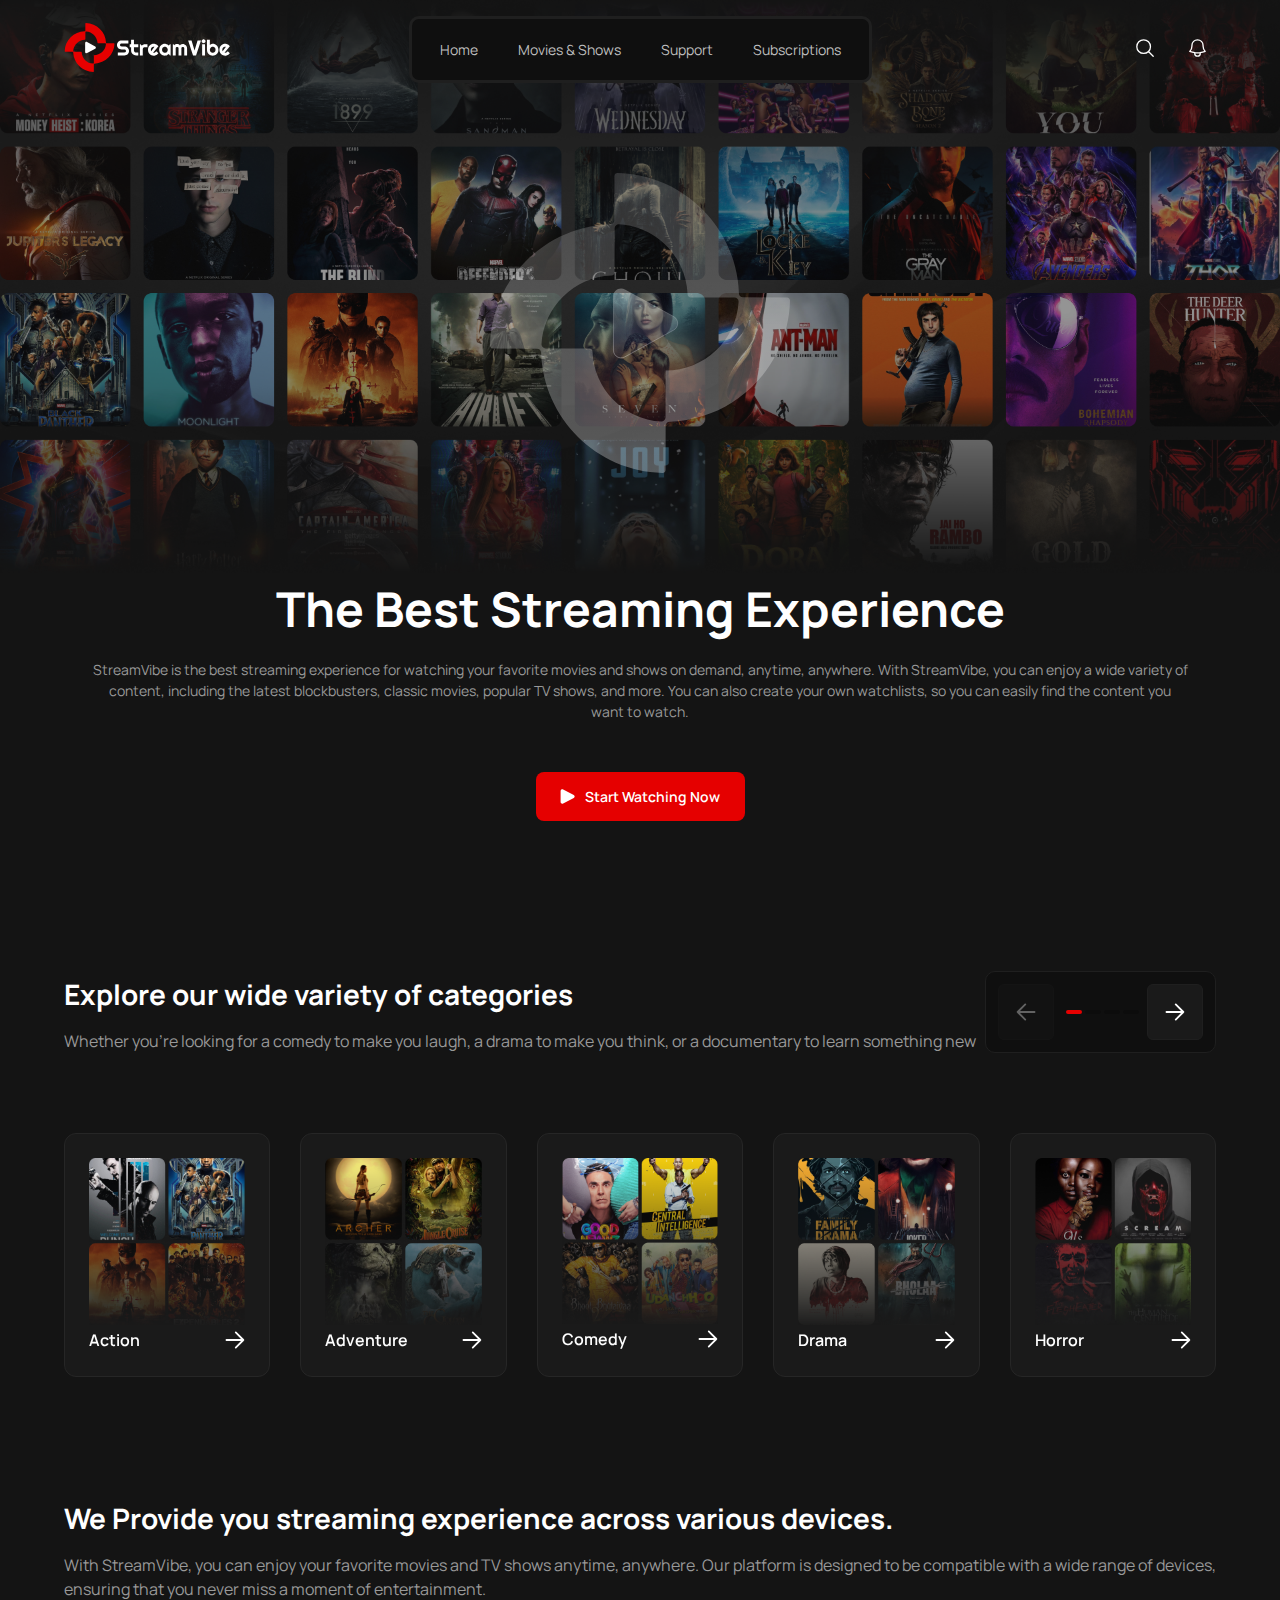
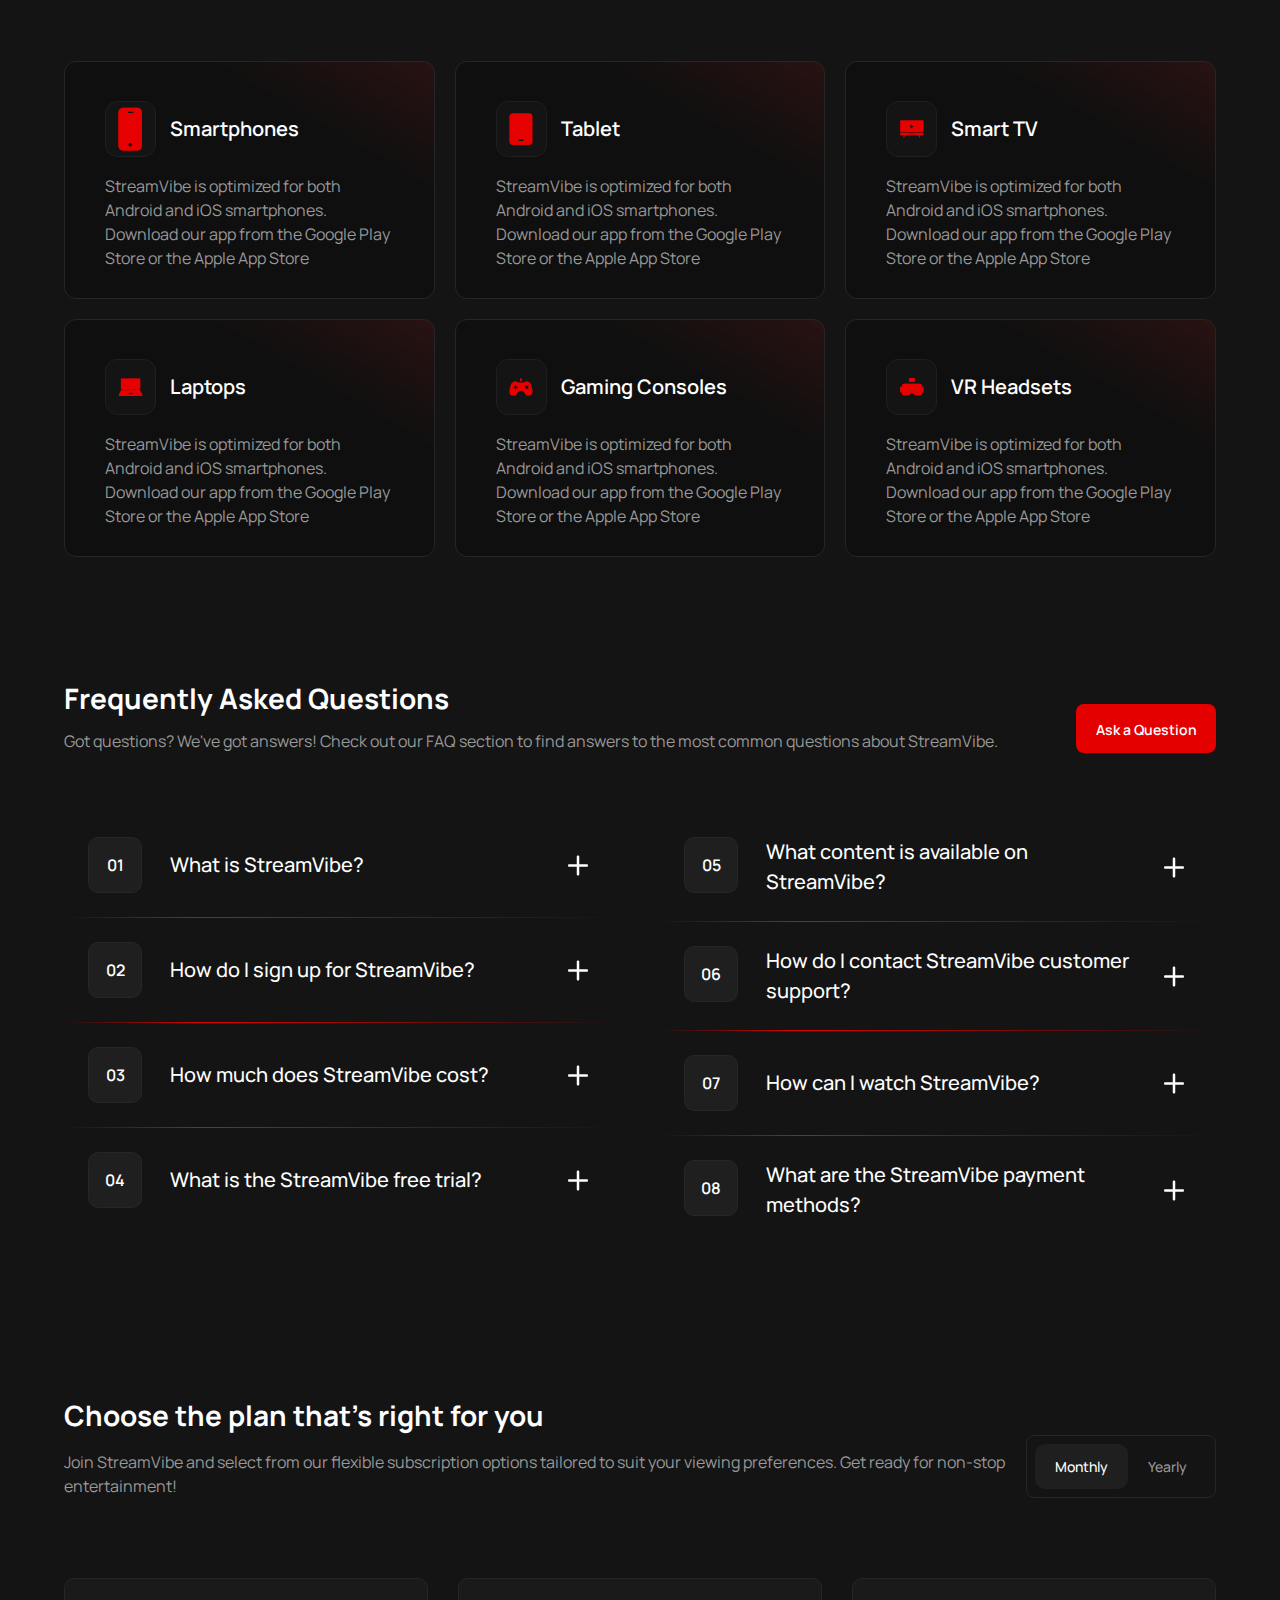
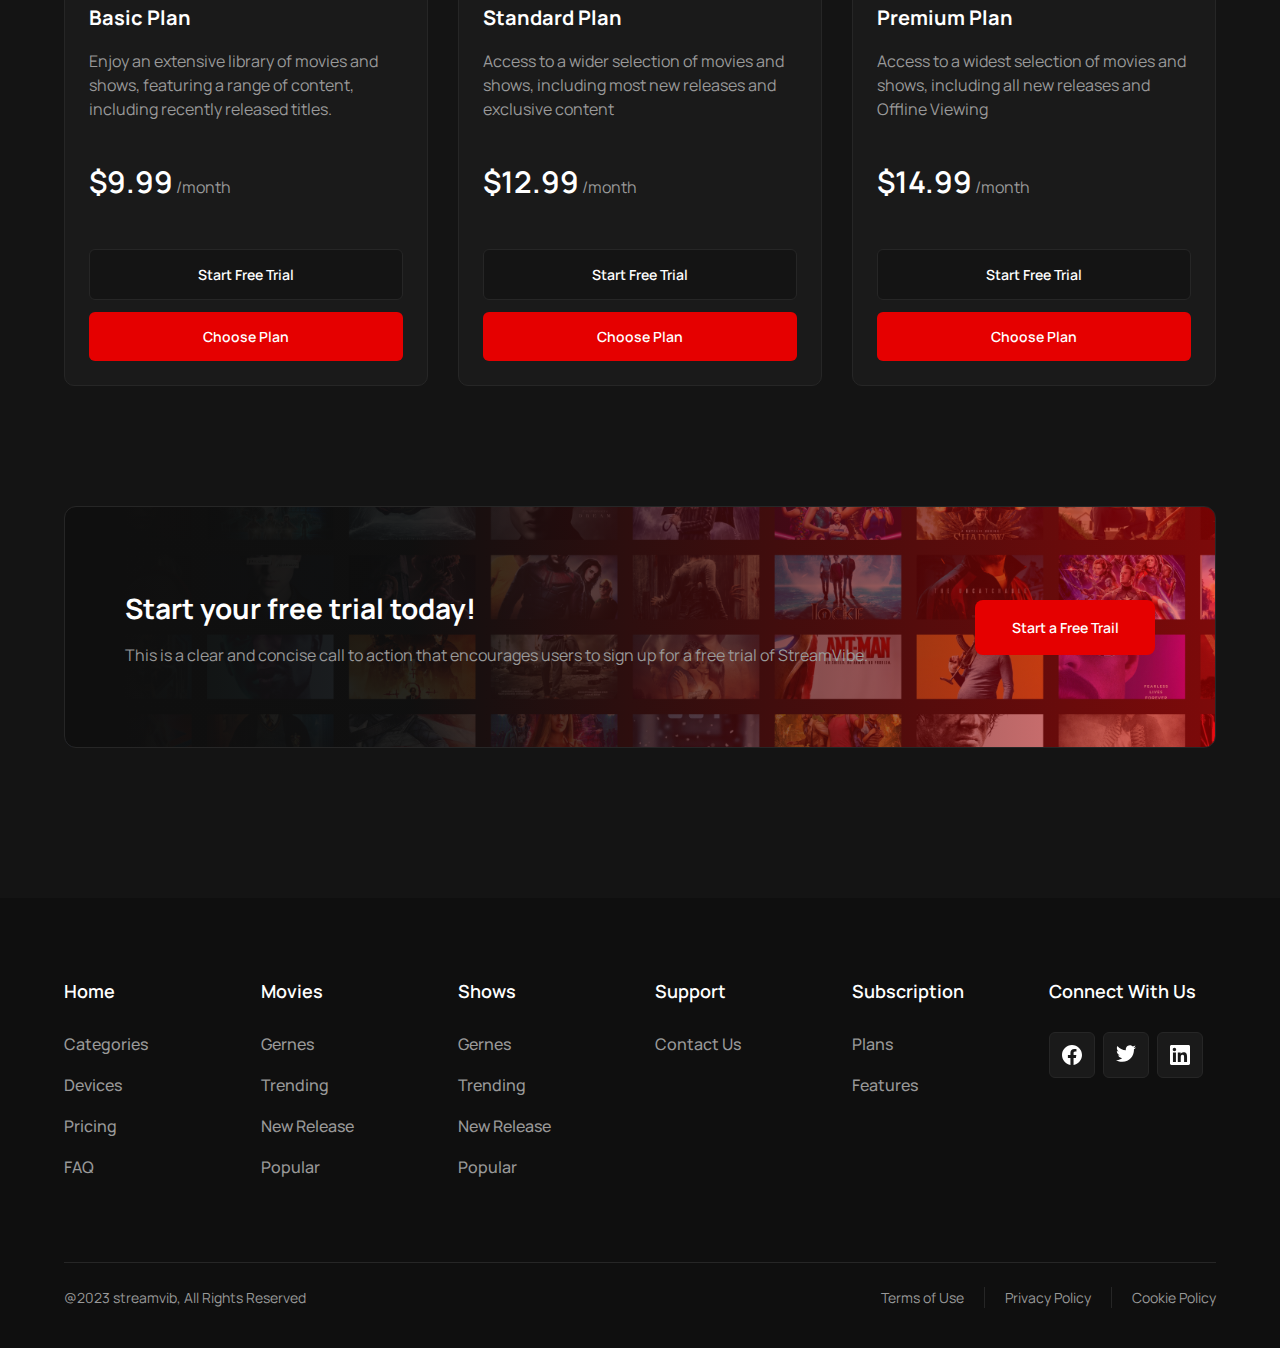
==== home/home.html @ df55ed53 "home page ready" ====
<!DOCTYPE html>
<html lang="en">
<head>
    <meta charset="UTF-8">
    <meta name="viewport" content="width=device-width, initial-scale=1.0">
    <title>Stream Vibe</title>
    <link rel="icon" href="/general/favicon.ico" type="image/x-icon">
    <link rel="preconnect" href="https://fonts.googleapis.com">
    <link rel="preconnect" href="https://fonts.gstatic.com" crossorigin>
    <link href="https://fonts.googleapis.com/css2?family=Archivo:ital,wdth,wght@0,62..125,500;1,62..125,500&family=Inter:ital,opsz,wght@0,14..32,500;1,14..32,500&family=Manrope:wght@200..800&display=swap" rel="stylesheet">
    <link
    rel="stylesheet"
    href="https://cdnjs.cloudflare.com/ajax/libs/animate.css/4.1.1/animate.min.css"/>
    <link
    rel="stylesheet"
    href="https://cdn.jsdelivr.net/npm/swiper@11/swiper-bundle.min.css"/>
    <link rel="stylesheet" href="style.css">
    <link rel="stylesheet" href="scss/style-extra.css">
    <link rel="stylesheet" href="scss/swiper.css">
    <link rel="stylesheet" href="mobile.css">
    <link rel="stylesheet" href="/general/css/variable.css">
    <link rel="stylesheet" href="/general/css/reset.css">
</head>
<body>
    <div class="wrapper">


        <section class="container-header">
            <div class="head-background">
                <!-- <img src="/home/img/head/head-background.png" alt="background"> -->
            </div>
            
            <header class="center">
                <div class="logo">
                    <img src="/general/logo_desktop.svg" alt="logo">
                </div>
                <nav id="menu" class="animate__animated">
                    <ul>
                        <li><a href="home.html">Home</a></li>
                        <li><a href="home.html">Movies & Shows</a></li>
                        <li><a href="home.html">Support</a></li>
                        <li><a href="home.html">Subscriptions</a></li>
                    </ul>
                </nav>
                <div class="header-right">
                    <div class="search desktop">
                        <img  src="/home/img/head/search.svg" alt="seearch">
                    </div>
                    <div class="notifications desktop">
                        <img  src="/home/img/head/bell.svg" alt="notifications">
                    </div>
                    <div class="burger" id="burger">
                    <img src="/home/img/head/burger-mobile.svg" alt="burger">
                    </div>
                </div>
            </header>

            <div class="head-logo-center center">
                <img src="/home/img/head/head-logo-center.svg" alt="logo-center">
            </div>

            <div class="head-info center">
                <div class="head-info-text">
                    <h3>The Best Streaming Experience</h3>
                    <p>StreamVibe is the best streaming experience for watching your favorite movies and shows on demand, anytime, anywhere. <span class="mobile-invisible">With StreamVibe, you can enjoy a wide variety of content, including the latest blockbusters, classic movies, popular TV shows, and more. You can also create your own watchlists, so you can easily find the content you want to watch.</span></p>
                </div>
                <div class="head-info-btn">
                    <img src="/home/img/head/head-btn.svg" alt="head-btn">
                    <a href="catalog.html"> Start Watching Now</a>
                </div>
            </div>
        </section>


        <section class="container-categories center swiper mySwiper">

            <div class="categories-info">
                <div class="text">
                    <h3>Explore our wide variety of categories</h3>
                    <p>Whether you're looking for a comedy to make you laugh, a drama to make you think, or a documentary to learn something new</p>
                </div>
                <div class="slider">
                    <div class="arrow-left swiper-button-prev">
                        <img src="/home/img/categories/arrow.svg" alt="arrow-left">
                    </div>
                    <div class="swiper-pagination"></div>
                    <div class="arrow-right swiper-button-next">
                        <img src="/home/img/categories/arrow.svg" alt="arrow-right">
                    </div>
                </div>
            </div>

            <div class="swiper-wrapper">
                <div class="swiper-slide categories-boxes">
                    <div class="box">
                        <img src="/home/img/categories/category1.png" alt="categoty1">
                        <div class="box-text">
                            <p>Action</p>
                            <img src="/home/img/categories/arrow.svg" alt="arrow">
                        </div>
                    </div>
                    <div class="box">
                        <img src="/home/img/categories/category2.png" alt="categoty2">
                        <div class="box-text">
                            <p>Adventure</p>
                            <img src="/home/img/categories/arrow.svg" alt="arrow">
                        </div>
                    </div>
                    <div class="box">
                        <img src="/home/img/categories/category3.png" alt="categoty3">
                        <div class="box-text">
                            <p>Comedy</p>
                            <img src="/home/img/categories/arrow.svg" alt="arrow">
                        </div>
                    </div>
                    <div class="box">
                        <img src="/home/img/categories/category4.png" alt="categoty4">
                        <div class="box-text">
                            <p>Drama</p>
                            <img src="/home/img/categories/arrow.svg" alt="arrow">
                        </div>
                    </div>
                    <div class="box">
                        <img src="/home/img/categories/category5.png" alt="categoty5">
                        <div class="box-text">
                            <p>Horror</p>
                            <img src="/home/img/categories/arrow.svg" alt="arrow">
                        </div>
                    </div>
                    <div class="box mobile-active">
                        <img src="/home/img/categories/category1.png" alt="categoty1">
                        <div class="box-text">
                            <p>Action</p>
                            <img src="/home/img/categories/arrow.svg" alt="arrow">
                        </div>
                    </div>
                    <div class="box mobile-active">
                        <img src="/home/img/categories/category2.png" alt="categoty2">
                        <div class="box-text">
                            <p>Adventure</p>
                            <img src="/home/img/categories/arrow.svg" alt="arrow">
                        </div>
                    </div>
                    <div class="box mobile-active">
                        <img src="/home/img/categories/category3.png" alt="categoty3">
                        <div class="box-text">
                            <p>Comedy</p>
                            <img src="/home/img/categories/arrow.svg" alt="arrow">
                        </div>
                    </div>
                    <div class="box mobile-active">
                        <img src="/home/img/categories/category4.png" alt="categoty4">
                        <div class="box-text">
                            <p>Drama</p>
                            <img src="/home/img/categories/arrow.svg" alt="arrow">
                        </div>
                    </div>
                    <div class="box mobile-active">
                        <img src="/home/img/categories/category5.png" alt="categoty5">
                        <div class="box-text">
                            <p>Horror</p>
                            <img src="/home/img/categories/arrow.svg" alt="arrow">
                        </div>
                    </div>
                    <div class="box mobile-active">
                        <img src="/home/img/categories/category1.png" alt="categoty1">
                        <div class="box-text">
                            <p>Action</p>
                            <img src="/home/img/categories/arrow.svg" alt="arrow">
                        </div>
                    </div>
                    <div class="box mobile-active">
                        <img src="/home/img/categories/category2.png" alt="categoty2">
                        <div class="box-text">
                            <p>Adventure</p>
                            <img src="/home/img/categories/arrow.svg" alt="arrow">
                        </div>
                    </div>
                    <div class="box mobile-active">
                        <img src="/home/img/categories/category3.png" alt="categoty3">
                        <div class="box-text">
                            <p>Comedy</p>
                            <img src="/home/img/categories/arrow.svg" alt="arrow">
                        </div>
                    </div>
                    <div class="box mobile-active">
                        <img src="/home/img/categories/category4.png" alt="categoty4">
                        <div class="box-text">
                            <p>Drama</p>
                            <img src="/home/img/categories/arrow.svg" alt="arrow">
                        </div>
                    </div>
                    <div class="box mobile-active">
                        <img src="/home/img/categories/category5.png" alt="categoty5">
                        <div class="box-text">
                            <p>Horror</p>
                            <img src="/home/img/categories/arrow.svg" alt="arrow">
                        </div>
                    </div>
                    <div class="box mobile-active">
                        <img src="/home/img/categories/category1.png" alt="categoty1">
                        <div class="box-text">
                            <p>Action</p>
                            <img src="/home/img/categories/arrow.svg" alt="arrow">
                        </div>
                    </div>
                    <div class="box mobile-active">
                        <img src="/home/img/categories/category2.png" alt="categoty2">
                        <div class="box-text">
                            <p>Adventure</p>
                            <img src="/home/img/categories/arrow.svg" alt="arrow">
                        </div>
                    </div>
                    <div class="box mobile-active">
                        <img src="/home/img/categories/category3.png" alt="categoty3">
                        <div class="box-text">
                            <p>Comedy</p>
                            <img src="/home/img/categories/arrow.svg" alt="arrow">
                        </div>
                    </div>
                    <div class="box mobile-active">
                        <img src="/home/img/categories/category4.png" alt="categoty4">
                        <div class="box-text">
                            <p>Drama</p>
                            <img src="/home/img/categories/arrow.svg" alt="arrow">
                        </div>
                    </div>
                    <div class="box mobile-active">
                        <img src="/home/img/categories/category5.png" alt="categoty5">
                        <div class="box-text">
                            <p>Horror</p>
                            <img src="/home/img/categories/arrow.svg" alt="arrow">
                        </div>
                    </div>
                </div>
                <div class="swiper-slide categories-boxes desktop-active">
                    <div class="box">
                        <img src="/home/img/categories/category1.png" alt="categoty1">
                        <div class="box-text">
                            <p>Action</p>
                            <img src="/home/img/categories/arrow.svg" alt="arrow">
                        </div>
                    </div>
                    <div class="box">
                        <img src="/home/img/categories/category2.png" alt="categoty2">
                        <div class="box-text">
                            <p>Adventure</p>
                            <img src="/home/img/categories/arrow.svg" alt="arrow">
                        </div>
                    </div>
                    <div class="box">
                        <img src="/home/img/categories/category3.png" alt="categoty3">
                        <div class="box-text">
                            <p>Comedy</p>
                            <img src="/home/img/categories/arrow.svg" alt="arrow">
                        </div>
                    </div>
                    <div class="box">
                        <img src="/home/img/categories/category4.png" alt="categoty4">
                        <div class="box-text">
                            <p>Drama</p>
                            <img src="/home/img/categories/arrow.svg" alt="arrow">
                        </div>
                    </div>
                    <div class="box">
                        <img src="/home/img/categories/category5.png" alt="categoty5">
                        <div class="box-text">
                            <p>Horror</p>
                            <img src="/home/img/categories/arrow.svg" alt="arrow">
                        </div>
                    </div>
                </div>
                <div class="swiper-slide categories-boxes desktop-active">
                    <div class="box">
                        <img src="/home/img/categories/category1.png" alt="categoty1">
                        <div class="box-text">
                            <p>Action</p>
                            <img src="/home/img/categories/arrow.svg" alt="arrow">
                        </div>
                    </div>
                    <div class="box">
                        <img src="/home/img/categories/category2.png" alt="categoty2">
                        <div class="box-text">
                            <p>Adventure</p>
                            <img src="/home/img/categories/arrow.svg" alt="arrow">
                        </div>
                    </div>
                    <div class="box">
                        <img src="/home/img/categories/category3.png" alt="categoty3">
                        <div class="box-text">
                            <p>Comedy</p>
                            <img src="/home/img/categories/arrow.svg" alt="arrow">
                        </div>
                    </div>
                    <div class="box">
                        <img src="/home/img/categories/category4.png" alt="categoty4">
                        <div class="box-text">
                            <p>Drama</p>
                            <img src="/home/img/categories/arrow.svg" alt="arrow">
                        </div>
                    </div>
                    <div class="box">
                        <img src="/home/img/categories/category5.png" alt="categoty5">
                        <div class="box-text">
                            <p>Horror</p>
                            <img src="/home/img/categories/arrow.svg" alt="arrow">
                        </div>
                    </div>
                </div>
                <div class="swiper-slide categories-boxes desktop-active">
                    <div class="box">
                        <img src="/home/img/categories/category1.png" alt="categoty1">
                        <div class="box-text">
                            <p>Action</p>
                            <img src="/home/img/categories/arrow.svg" alt="arrow">
                        </div>
                    </div>
                    <div class="box">
                        <img src="/home/img/categories/category2.png" alt="categoty2">
                        <div class="box-text">
                            <p>Adventure</p>
                            <img src="/home/img/categories/arrow.svg" alt="arrow">
                        </div>
                    </div>
                    <div class="box">
                        <img src="/home/img/categories/category3.png" alt="categoty3">
                        <div class="box-text">
                            <p>Comedy</p>
                            <img src="/home/img/categories/arrow.svg" alt="arrow">
                        </div>
                    </div>
                    <div class="box">
                        <img src="/home/img/categories/category4.png" alt="categoty4">
                        <div class="box-text">
                            <p>Drama</p>
                            <img src="/home/img/categories/arrow.svg" alt="arrow">
                        </div>
                    </div>
                    <div class="box">
                        <img src="/home/img/categories/category5.png" alt="categoty5">
                        <div class="box-text">
                            <p>Horror</p>
                            <img src="/home/img/categories/arrow.svg" alt="arrow">
                        </div>
                    </div>
                </div>
            </div>   

        </section>


        <section class="container-devices center">
            <div class="devices-info">
                <h3>We Provide you streaming experience across various devices.</h3>
                <p>With StreamVibe, you can enjoy your favorite movies and TV shows anytime, anywhere. Our platform is designed to be compatible with a wide range of devices, ensuring that you never miss a moment of entertainment.</p>
            </div>
            <div class="devices-boxes">
                <div class="box">
                    <div class="box-img">
                        <img src="/home/img/devices/dev1.svg" alt="device1">
                    </div>
                    <h3>Smartphones</h3>
                    <p>StreamVibe is optimized for both Android and iOS smartphones. Download our app from the Google Play Store or the Apple App Store</p>
                </div>
                <div class="box">
                    <div class="box-img">
                        <img src="/home/img/devices/dev2.svg" alt="device2">
                    </div>
                    <h3>Tablet</h3>
                    <p>StreamVibe is optimized for both Android and iOS smartphones. Download our app from the Google Play Store or the Apple App Store</p>
                </div>
                <div class="box">
                    <div class="box-img">
                        <img src="/home/img/devices/dev3.svg" alt="device3">
                    </div>
                    <h3>Smart TV</h3>
                    <p>StreamVibe is optimized for both Android and iOS smartphones. Download our app from the Google Play Store or the Apple App Store</p>
                </div>
                <div class="box">
                    <div class="box-img">
                        <img src="/home/img/devices/dev4.svg" alt="device4">
                    </div>
                    <h3>Laptops</h3>
                    <p>StreamVibe is optimized for both Android and iOS smartphones. Download our app from the Google Play Store or the Apple App Store</p>
                </div>
                <div class="box">
                    <div class="box-img">
                        <img src="/home/img/devices/dev5.svg" alt="device5">
                    </div>
                    <h3>Gaming Consoles</h3>
                    <p>StreamVibe is optimized for both Android and iOS smartphones. Download our app from the Google Play Store or the Apple App Store</p>
                </div>
                <div class="box">
                    <div class="box-img">
                        <img src="/home/img/devices/dev6.svg" alt="device6">
                    </div>
                    <h3>VR Headsets </h3>
                    <p>StreamVibe is optimized for both Android and iOS smartphones. Download our app from the Google Play Store or the Apple App Store</p>
                </div>
            </div>
        </section>


        <section class="container-faq center">
            <div class="faq-info">
                <div class="faq-info-text">
                    <h3>Frequently Asked Questions</h3>
                    <p>Got questions? We've got answers! Check out our FAQ section to find answers to the most common questions about StreamVibe.</p>
                </div>
                <div class="faq-button">
                    <a href="support.html">Ask a Question</a>
                </div>
            </div>
            <div class="faq-main">
                <div class="item-left">
                    <div class="faq-item">
                        <div class="counter">
                            01
                        </div>
                        <div class="faq-item-info">
                            <h3>What is StreamVibe?</h3>
                            <!-- <p>StreamVibe is a streaming service that allows you to watch movies and shows on demand.</p> -->
                        </div>
                        <div class="plus">
                            <img class="img-switch" src="/home/img/faq/plus.svg" alt="plus">
                        </div>
                        <p class="content animate__animated animate__fadeIn">StreamVibe is a streaming service that allows you to watch movies and shows on demand.</p>
                    </div>
                    <div class="faq-item">
                        <div class="counter">
                            02
                        </div>
                        <div class="faq-item-info">
                            <h3>How do I sign up for StreamVibe?</h3>
                            <!-- <p class="answer-hide">Lorem ipsum dolor sit amet, consectetur adipiscing elit, sed do eiusmod
                                tempor incididunt ut labore et dolore magna aliqua.</p> -->
                        </div>
                        <div class="plus">
                            <img class="img-switch" src="/home/img/faq/plus.svg" alt="plus">
                        </div>
                        <p class="content animate__animated animate__fadeIn">Lorem ipsum dolor sit amet, consectetur adipiscing elit, sed do eiusmod
                            tempor incididunt ut labore et dolore magna aliqua.</p>
                    </div>
                    <div class="faq-item">
                        <div class="counter">
                            03
                        </div>
                        <div class="faq-item-info">
                            <h3>How much does StreamVibe cost?</h3>
                            <!-- <p class="answer-hide">Lorem ipsum dolor sit amet, consectetur adipiscing elit, sed do eiusmod
                                tempor incididunt ut labore et dolore magna aliqua.</p> -->
                        </div>
                        <div class="plus">
                            <img class="img-switch" src="/home/img/faq/plus.svg" alt="plus">
                        </div>
                        <p class="content animate__animated animate__fadeIn">Lorem ipsum dolor sit amet, consectetur adipiscing elit, sed do eiusmod
                            tempor incididunt ut labore et dolore magna aliqua.</p>
                    </div>
                    <div class="faq-item">
                        <div class="counter">
                            04
                        </div>
                        <div class="faq-item-info">
                            <h3>What is the StreamVibe free trial?</h3>
                            <!-- <p class="answer-hide">Lorem ipsum dolor sit amet, consectetur adipiscing elit, sed do eiusmod
                                tempor incididunt ut labore et dolore magna aliqua.</p> -->
                        </div>
                        <div class="plus">
                            <img class="img-switch" src="/home/img/faq/plus.svg" alt="plus">
                        </div>
                        <p class="content animate__animated animate__fadeIn">Lorem ipsum dolor sit amet, consectetur adipiscing elit, sed do eiusmod
                            tempor incididunt ut labore et dolore magna aliqua.</p>
                    </div>
                </div>
                <div class="item-right">
                    <div class="faq-item">
                        <div class="counter">
                            05
                        </div>
                        <div class="faq-item-info">
                            <h3>What content is available on StreamVibe?</h3>
                            <!-- <p class="answer-hide">Lorem ipsum dolor sit amet, consectetur adipiscing elit, sed do eiusmod
                                tempor incididunt ut labore et dolore magna aliqua.</p> -->
                        </div>
                        <div class="plus">
                            <img class="img-switch" src="/home/img/faq/plus.svg" alt="plus">
                        </div>
                        <p class="content animate__animated animate__fadeIn">Lorem ipsum dolor sit amet, consectetur adipiscing elit, sed do eiusmod
                            tempor incididunt ut labore et dolore magna aliqua.</p>
                    </div>
                    <div class="faq-item">
                        <div class="counter">
                            06
                        </div>
                        <div class="faq-item-info">
                            <h3>How do I contact StreamVibe customer support?</h3>
                            <!-- <p class="answer-hide">Lorem ipsum dolor sit amet, consectetur adipiscing elit, sed do eiusmod
                                tempor incididunt ut labore et dolore magna aliqua.</p> -->
                        </div>
                        <div class="plus">
                            <img class="img-switch" src="/home/img/faq/plus.svg" alt="plus">
                        </div>
                        <p class="content animate__animated animate__fadeIn">Lorem ipsum dolor sit amet, consectetur adipiscing elit, sed do eiusmod
                            tempor incididunt ut labore et dolore magna aliqua.</p>
                    </div>
                    <div class="faq-item">
                        <div class="counter">
                            07
                        </div>
                        <div class="faq-item-info">
                            <h3>How can I watch StreamVibe?</h3>
                            <!-- <p class="answer-hide">Lorem ipsum dolor sit amet, consectetur adipiscing elit, sed do eiusmod
                                tempor incididunt ut labore et dolore magna aliqua.</p> -->
                        </div>
                        <div class="plus">
                            <img class="img-switch" src="/home/img/faq/plus.svg" alt="plus">
                        </div>
                        <p class="content animate__animated animate__fadeIn">Lorem ipsum dolor sit amet, consectetur adipiscing elit, sed do eiusmod
                            tempor incididunt ut labore et dolore magna aliqua.</p>
                    </div>
                    <div class="faq-item">
                        <div class="counter">
                            08
                        </div>
                        <div class="faq-item-info">
                            <h3>What are the StreamVibe payment methods?</h3>
                            <!-- <p class="answer-hide">Lorem ipsum dolor sit amet, consectetur adipiscing elit, sed do eiusmod
                                tempor incididunt ut labore et dolore magna aliqua.</p> -->
                        </div>
                        <div class="plus">
                            <img class="img-switch" src="/home/img/faq/plus.svg" alt="plus">
                        </div>
                        <p class="content animate__animated animate__fadeIn">Lorem ipsum dolor sit amet, consectetur adipiscing elit, sed do eiusmod
                            tempor incididunt ut labore et dolore magna aliqua.</p>
                    </div>
                </div>
            </div>
        </section>


        <section class="container-subscribe center">
            <div class="subscribe-info">
                <div class="info-text">
                    <h3>Choose the plan that's right for you</h3>
                    <p>Join StreamVibe and select from our flexible subscription options tailored to suit your viewing preferences. Get ready for non-stop entertainment!</p>
                </div>
                <div class="info-buttons">
                    <div class="button active" id="monthly">
                        Monthly
                    </div>
                    <div class="button" id="yearly">
                        Yearly
                    </div>
                </div>
            </div>

            <div class="subscribe-main">
                <div class="subscribe-card">
                    <h3>Basic Plan</h3>
                    <p>Enjoy an extensive library of movies and shows, featuring a range of content, including recently released titles.</p>
                    <div class="subscribe-period">
                        <p class="month animate__animated animate__fadeInDown"><span class="price-m">$9.99</span> /month</p>
                        <p class="year disabled animate__animated animate__fadeInDown"><span class="price-y">$118.99</span> /year</p>
                    </div>
                    <div class="card-buttons">
                        <div class="button-left">
                            <a href="#">Start Free Trial</a>
                        </div>
                        <div class="button-right">
                            <a href="#">Choose Plan</a>
                        </div>
                    </div>
                </div>
                <div class="subscribe-card">
                    <h3>Standard Plan</h3>
                    <p>Access to a wider selection of movies and shows, including most new releases and exclusive content</p>
                    <div class="subscribe-period">
                        <p class="month animate__animated animate__fadeInDown"><span class="price-m">$12.99</span> /month</p>
                        <p class="year disabled animate__animated animate__fadeInDown"><span class="price-y">$154.99</span> /year</p>
                    </div>
                    <div class="card-buttons">
                        <div class="button-left">
                            <a href="#">Start Free Trial</a>
                        </div>
                        <div class="button-right">
                            <a href="#">Choose Plan</a>
                        </div>
                    </div>
                </div>
                <div class="subscribe-card">
                    <h3>Premium Plan</h3>
                    <p>Access to a widest selection of movies and shows, including all new releases and Offline Viewing</p>
                    <div class="subscribe-period">
                        <p class="month animate__animated animate__fadeInDown"><span class="price-m">$14.99</span> /month</p>
                        <p class="year disabled animate__animated animate__fadeInDown"><span>$178.99</span> /year</p>
                    </div>
                    <div class="card-buttons">
                        <div class="button-left">
                            <a href="#">Start Free Trial</a>
                        </div>
                        <div class="button-right">
                            <a href="#">Choose Plan</a>
                        </div>
                    </div>
                </div>
            </div> 
        </section>


        <section class="container-trial center">
            <div class="trial-main">
                <div class="trial-info">
                    <h3>Start your free trial today!</h3>
                    <p>This is a clear and concise call to action that encourages users to sign up for a free trial of StreamVibe.</p>
                </div>
                <div class="trial-btn">
                    <a href="#">Start a Free Trail</a>
                </div>
            </div>
        </section>


        <section class="footer">
            <div class="footer-main center">
                <div class="footer-menu">
                    <div class="main-row">
                        <h3>Home</h3>
                        <ul>
                            <li><a href="#">Categories</a></li>
                            <li><a href="#">Devices</a></li>
                            <li><a href="#">Pricing</a></li>
                            <li><a href="#">FAQ</a></li>
                        </ul>
                    </div>
                    <div class="main-row">
                        <h3>Movies</h3>
                        <ul>
                            <li><a href="#">Gernes</a></li>
                            <li><a href="#">Trending</a></li>
                            <li><a href="#">New Release</a></li>
                            <li><a href="#">Popular</a></li>
                        </ul>
                    </div>
                    <div class="main-row">
                        <h3>Shows</h3>
                        <ul>
                            <li><a href="#">Gernes</a></li>
                            <li><a href="#">Trending</a></li>
                            <li><a href="#">New Release</a></li>
                            <li><a href="#">Popular</a></li>
                        </ul>
                    </div>
                    <div class="main-row">
                        <h3>Support</h3>
                        <ul>
                            <li><a href="#">Contact Us</a></li>
                        </ul>
                    </div>
                    <div class="main-row">
                        <h3>Subscription</h3>
                        <ul>
                            <li><a href="#">Plans</a></li>
                            <li><a href="#">Features</a></li>
                            <li style="opacity: 0;"><a href="#">Plans</a></li>
                            <li style="opacity: 0;"><a href="#">Features</a></li>
                        </ul>
                    </div>
                    <div class="main-row">
                        <h3>Connect With Us</h3>
                        <div class="social">
                            <div class="social-img">
                                <a href="#"><img src="/home/img/footer/social1.svg" alt="social1"></a>
                            </div>
                            <div class="social-img">
                                <a href="#"><img src="/home/img/footer/social2.svg" alt="social2"></a>
                            </div>
                            <div class="social-img">
                                <a href="#"><img src="/home/img/footer/social3.svg" alt="social3"></a>
                            </div>
                        </div>
                    </div>
                </div>
                <div class="footer-policy">
                    <p>@2023 streamvib, All Rights Reserved</p>
                    <div class="policy-right">
                        <a href="#">Terms of Use</a>
                        <a href="#" class="policy-border">Privacy Policy</a>
                        <a href="#">Cookie Policy</a>
                    </div>
                </div>
            </div>
        </section>

    </div>

    <script src="https://cdn.jsdelivr.net/npm/swiper@11/swiper-bundle.min.js"></script>
    <script src="script/script.js"></script>
    <script>
        var swiper = new Swiper(".mySwiper", {
          cssMode: true,
          navigation: {
            nextEl: ".swiper-button-next",
            prevEl: ".swiper-button-prev",
          },
          pagination: {
            el: ".swiper-pagination",
          },
          mousewheel: true,
          keyboard: true,
        });
      </script>
    
</body>
</html>
---- home/style.css ----
body{
    background: var(--black-08);
}
.wrapper{
    max-width: 1920px;
    width: 100%;
    margin: 0 auto;
}
.center {
    max-width: 1600px;
    width: 100%;
    margin: 0 auto;
}


/* Header Container */

.container-header header{
    display: grid;
    grid-template-columns: repeat(3, 1fr);
    grid-template-rows: 120px;
}
.container-header header .logo{
    align-self: center;
}
.container-header nav{
    align-self: center;
    background: var(--black-06);
    border: 4px solid var(--black-12);
    border-radius: 12px;
    padding: 10px 10px 10px 10px;
}
.container-header nav ul{
    display: grid;
    grid-template-columns: repeat(4, 1fr);
}
.container-header nav ul li{
    padding: 14px 24px;
    transition: 0.5s;
}
.container-header nav ul li:hover{
    /* border: 1px solid var(--black-10); */
    background: var(--black-10);
    border-radius: 8px;
}
.container-header nav ul li a{
    text-decoration: none;
    font-family: var(--font-family);
    font-weight: 400;
    font-size: 18px;
    line-height: 150%;
    color: var(--grey-75);
    transition: 0.5s;
    white-space: nowrap;
}
.container-header nav ul li:hover a{
    color: var(--absolute-white);
    font-weight: 500;
}
.container-header .header-right{
    justify-self: end;
    align-self: center;
    display: flex;
}
.container-header .header-right .search, .container-header .header-right .notifications{
    transition: 0.5s;
    padding: 10px;
    border-radius: 8px;
    cursor: pointer;
}
.container-header .header-right .search:hover, .container-header .header-right .notifications:hover{
    /* border: 1px solid var(--black-10); */
    background: var(--grey-60);
    opacity: 0.5;
}
.container-header .header-right .search{
    margin-right: 15px;
}

.container-header .header-right .burger{
    display: none;
    border: 3px solid var(--black-15);
    border-radius: 6px;
    padding: 12px;
    background: var(--black-10);
    transition: 0.5s;
    cursor: pointer;
}
.container-header .header-right .burger:hover{
    background: var(--absolute-black);
    opacity: 0.5;
}
.container-header .head-logo-center{
    margin-top: 75px;
    margin-bottom: 131px;
    display: flex;
    justify-content: center;
}
.container-header .head-logo-center img{
    max-width: 100%;
}
.container-header .head-info .head-info-text h3{
    font-family: var(--font-family);
    font-weight: 700;
    font-size: 58px;
    line-height: 150%;
    text-align: center;
    color: var(--absolute-white);
    margin-bottom: 14px;
}
.container-header .head-info .head-info-text p{
    font-family: var(--font-family);
    font-weight: 400;
    font-size: 18px;
    line-height: 150%;
    text-align: center;
    color: var(--grey-60);
    width: 1096px;
    margin: auto;
}
.container-header .head-info .head-info-btn{
    margin: auto;
    margin-top: 50px;
    border-radius: 8px;
    padding: 18px 24px;
    width: calc(251px - 48px);
    background: var(--red-45);
    display: flex;
    justify-content: center;
    align-items: center;
    transition: 0.5s;
}
.container-header .head-info .head-info-btn a{
    margin-left: 10px;
    font-family: var(--font-family);
    font-weight: 600;
    font-size: 18px;
    line-height: 150%;
    color: var(--absolute-white);
    text-decoration: none;
    transition: 0.5s;
}
.container-header .head-info .head-info-btn img{
    transition: 0.5s;
}
.container-header .head-info .head-info-btn:hover{
    background: var(--absolute-white);
}
.container-header .head-info .head-info-btn:hover a{
    color: var(--black-06);
}
.container-header .head-info .head-info-btn:hover img{
    filter: invert(0.8);
}
.container-header{
    position: relative;
}
.container-header .head-background{
    width: 100%;
    height: 860px;
    position: absolute;
    z-index: -1;
    background-image: url(/home/img/head/head-background.png);
    background-repeat: no-repeat;
    background-size: contain;
}
/* .container-header .head-background img{
    max-width: 100%;
} */

/* Container Categories */
.container-categories{
    margin-top: 200px;
}
.container-categories .categories-info{
    display: flex;
    justify-content: space-between;
    align-items: end;
    margin-bottom: 80px;
}
.container-categories .categories-info .text h3{
    font-family: var(--font-family);
    font-weight: 700;
    font-size: 38px;
    line-height: 150%;
    color: var(--absolute-white);
}
.container-categories .categories-info .text p{
    font-family: var(--font-family);
    font-weight: 400;
    font-size: 18px;
    line-height: 150%;
    color: var(--grey-60);
    margin-top: 14px;
}
.container-categories .categories-info .slider{
    border: 1px solid var(--black-12);
    border-radius: 12px;
    padding: 16px;
    background: var(--black-06);
    display: grid;
    grid-template-columns: 56px 1fr 56px;
    column-gap: 16px;
    grid-template-rows: 56px;
}
.container-categories .categories-info .slider .arrow-left,
.container-categories .categories-info .slider .arrow-right{
    border: 1px solid var(--black-12);
    border-radius: 8px;
    padding: 14px;
    background: var(--black-10);
    display: flex;
    justify-content: center;
    align-items: center;
    cursor: pointer;
}
.container-categories .categories-info .slider .arrow-left:hover,
.container-categories .categories-info .slider .arrow-right:hover{
    background: var(--black-20);
}
.container-categories .categories-info .slider .arrow-left img{
    transform: scaleX(-1);
    max-width: 100%;
}
.container-categories .categories-info .slider .arrow-right img{
    max-width: 100%;
}
.container-categories .categories-info .slider .slide-point{
    display: grid;
    grid-template-columns: repeat(4, 1fr);  
    column-gap: 3px;
}
.container-categories .categories-info .slider .slide-point .active{
    border: none;
    border-radius: 100px;
    width: 23px;
    height: 4px;
    background: var(--red-45);
    align-self: center;
}
.container-categories .categories-info .slider .slide-point .inactive{
    border: none;
    border-radius: 100px;
    width: 16px;
    height: 4px;
    background: var(--black-20);
    align-self: center;
}
.container-categories .categories-boxes{
    display: grid;
    grid-template-columns: repeat(5, 1fr);
    column-gap: 30px;
}
.container-categories .categories-boxes .box{
    border: 1px solid var(--black-15);
    border-radius: 12px;
    padding: 30px;
    background: var(--black-10);
    transition: 0.5s;
    cursor: pointer;
}
.container-categories .categories-boxes .box img{
    max-width: 100%;
    transition: 0.5s;
}
.container-categories .categories-boxes .box .box-text{
    display: flex;
    justify-content: space-between;
    align-items: center;
}
.container-categories .categories-boxes .box .box-text p{
    font-family: var(--font-family);
    font-weight: 600;
    font-size: 18px;
    line-height: 150%;
    color: var(--absolute-white);
}
.container-categories .categories-boxes .box:hover{
    background: var(--black-20);
}
.container-categories .categories-boxes .box:hover img{
    filter: brightness(2);
}
.container-categories .slider-mobile{
    border-radius: 20px;
    width: 79px;
    height: 5px;
    background: var(--black-20);
    margin: auto;
    margin-top: 24px;
    display: none;
}
.container-categories .slider-mobile .slider-mobile-active{
    border-radius: 20px;
    width: 20px;
    height: 5px;
    background: var(--red-45);
}

/* Container Devices */

.container-devices{
    margin-top: 150px;
}
.container-devices .devices-info{
    margin-bottom: 80px;
}
.container-devices .devices-info h3{
    font-family: var(--font-family);
    font-weight: 700;
    font-size: 38px;
    line-height: 150%;
    color: var(--absolute-white);
    margin-bottom: 14px;
}
.container-devices .devices-info p{
    font-family: var(--font-family);
    font-weight: 400;
    font-size: 18px;
    line-height: 150%;
    color: var(--grey-60);
}
.container-devices .devices-boxes{
    display: grid;
    grid-template-columns: repeat(3, 1fr);
    gap: 30px;
}
.container-devices .devices-boxes .box{
    border: 1px solid var(--black-15);
    border-radius: 12px;
    padding: 50px;
    /* background-color: var(--black-06);  */
    background: linear-gradient(210deg, rgba(229, 0, 0, 0.1),  var(--black-06)30%);
    display: grid;
    grid-template-columns: 17% 1fr;
    grid-template-rows: 72px 81px;
    column-gap: 16px;
    row-gap: 30px;
    align-items: center;
}
.container-devices .devices-boxes .box h3{
    font-family: var(--font-family);
    font-weight: 600;
    font-size: 24px;
    line-height: 150%;
    color: var(--absolute-white);
}
.container-devices .devices-boxes .box p{
    grid-column: 1/3;
    font-family: var(--font-family);
    font-weight: 400;
    font-size: 18px;
    line-height: 150%;
    color: var(--grey-60);
}
.container-devices .devices-boxes .box .box-img{
    height: 100%;
    border: 1px solid var(--black-12);
    border-radius: 12px;
    background: var(--black-08);
    display: flex;
    justify-content: center;
    align-items: center;
}
.container-devices .devices-boxes .box .box-img{
    width: 100%;
    max-width: 100%;
}

/* Container FAQ */

.container-faq{
    margin-top: 150px;
}
.container-faq .faq-info{
    display: flex;
    justify-content: space-between;
    margin-bottom: 80px;
}
.container-faq .faq-info .faq-info-text h3{
    font-family: var(--font-family);
    font-weight: 700;
    font-size: 38px;
    line-height: 150%;
    color: var(--absolute-white);
    margin-bottom: 14px;
}
.container-faq .faq-info .faq-info-text p{
    font-family: var(--font-family);
    font-weight: 400;
    font-size: 18px;
    line-height: 150%;
    color: var(--grey-60);
}
.container-faq .faq-info .faq-button{
    align-self: flex-end;
    border-radius: 8px;
    width: 176px;
    height: 63px;
    background: var(--red-45);
    position: relative;
    transition: 0.5s;
}
.container-faq .faq-info .faq-button a{
    font-family: var(--font-family);
    font-weight: 600;
    font-size: 18px;
    line-height: 150%;
    color: var(--absolute-white);
    text-decoration: none;
    position: absolute;
    top: 50%;
    left: 50%;
    margin-right: -50%;
    transform: translate(-50%, -50%);
    transition: 0.5s;
}
.container-faq .faq-info .faq-button:hover{
    background: var(--absolute-white);
}
.container-faq .faq-info .faq-button:hover a{
    color: var(--black-08);
}
.container-faq .faq-main{
    display: grid;
    grid-template-columns: 1fr 1fr;
    column-gap: 80px;
}
.container-faq .faq-main .faq-item{
    padding: 34px;
    display: grid;
    grid-template-columns: 62px 1fr 30px;
    column-gap: 20px;
    border-bottom-width: 1px;
    border-bottom-style: solid;
    border-image: linear-gradient(to right, rgba(229,0,0,0), rgba(229,0,0,1)25%, rgba(229,0,0,0)) 1;
}
.container-faq .faq-main .item-left .faq-item:last-child, .container-faq .faq-main .item-right .faq-item:last-child{
    border-bottom: none;
}
.container-faq .faq-main .faq-item .counter{
    border: 1px solid var(--black-15);
    border-radius: 10px;
    width: 62px;
    height: 67px;
    background: var(--black-12);
    font-family: var(--font-family);
    font-weight: 600;
    font-size: 20px;
    color: var(--absolute-white);
    display: flex;
    justify-content: center;
    align-items: center;
}
.container-faq .faq-main .faq-item .faq-item-info{
    display: grid;
}
.container-faq .faq-main .faq-item .faq-item-info h3{
    font-family: var(--font-family);
    font-weight: 500;
    font-size: 22px;
    line-height: 150%;
    color: var(--absolute-white);
    align-self: center;
}
.container-faq .faq-main .faq-item p{
    grid-column: 2/3;
    font-family: var(--font-family);
    font-weight: 400;
    font-size: 18px;
    line-height: 150%;
    color: var(--grey-60);
    margin-top: 20px;
    /* transition: 0.5s; */
}
.content{
    display: none;
}
.content.active{
    display: block;
}

.container-faq .faq-main .faq-item .plus{
    align-self: center;
    cursor: pointer;
    width: 24px;
    height: 24px;
    display: flex;
    justify-content: center;
    align-items: center;
    border-radius: 6px;
    transition: 0.2s;
}

.container-faq .faq-main .faq-item .plus:hover{
    background: var(--black-12);
}
---- home/scss/style-extra.css ----
.container-subscribe {
  margin-top: 150px;
}
@media only screen and (max-width: 1024px) {
  .container-subscribe {
    margin-top: 80px;
  }
}
.container-subscribe .subscribe-info {
  display: flex;
  justify-content: space-between;
}
@media only screen and (max-width: 1024px) {
  .container-subscribe .subscribe-info {
    display: block;
  }
}
.container-subscribe .subscribe-info .info-text h3 {
  font-family: var(--font-family);
  font-weight: 700;
  font-size: 38px;
  line-height: 150%;
  color: var(--absolute-white);
  margin-bottom: 14px;
}
@media only screen and (max-width: 1440px) {
  .container-subscribe .subscribe-info .info-text h3 {
    font-size: 28px;
  }
}
@media only screen and (max-width: 1024px) {
  .container-subscribe .subscribe-info .info-text h3 {
    font-size: 24px;
  }
}
.container-subscribe .subscribe-info .info-text p {
  font-family: var(--font-family);
  font-weight: 400;
  font-size: 18px;
  line-height: 150%;
  color: var(--grey-60);
}
@media only screen and (max-width: 1440px) {
  .container-subscribe .subscribe-info .info-text p {
    font-size: 16px;
  }
}
@media only screen and (max-width: 1024px) {
  .container-subscribe .subscribe-info .info-text p {
    font-size: 14px;
  }
}
@media only screen and (max-width: 1024px) {
  .container-subscribe .subscribe-info .info-text {
    margin-bottom: 20px;
  }
}
.container-subscribe .subscribe-info .info-buttons {
  border: 1px solid var(--black-15);
  border-radius: 10px;
  padding: 10px;
  width: 217px;
  height: 55px;
  display: grid;
  grid-template-columns: 1fr 1fr;
  align-self: flex-end;
}
@media only screen and (max-width: 1440px) {
  .container-subscribe .subscribe-info .info-buttons {
    border-radius: 8px;
    padding: 8px;
    width: 174px;
    height: 45px;
  }
}
.container-subscribe .subscribe-info .info-buttons .button {
  border-radius: 100px;
  padding: 14px 24px;
  font-family: var(--font-family);
  font-weight: 500;
  font-size: 18px;
  line-height: 150%;
  color: var(--grey-60);
  cursor: pointer;
}
@media only screen and (max-width: 1440px) {
  .container-subscribe .subscribe-info .info-buttons .button {
    font-size: 14px;
    border-radius: 6px;
    padding: 12px 20px;
  }
}
.container-subscribe .subscribe-info .info-buttons .button:hover {
  font-family: var(--font-family);
  font-weight: 500;
  line-height: 150%;
  color: var(--absolute-white);
}
.container-subscribe .subscribe-info .info-buttons .active {
  border-radius: 10px;
  background: var(--black-12);
  font-family: var(--font-family);
  font-weight: 500;
  line-height: 150%;
  color: var(--absolute-white);
  transition: 0.5s;
}
.container-subscribe .subscribe-main {
  margin-top: 80px;
  display: grid;
  grid-template-columns: 1fr 1fr 1fr;
  -moz-column-gap: 30px;
       column-gap: 30px;
}
@media only screen and (max-width: 1024px) {
  .container-subscribe .subscribe-main {
    grid-template-columns: 1fr;
    row-gap: 20px;
    margin-top: 40px;
  }
}
.container-subscribe .subscribe-main .subscribe-card {
  border: 1px solid var(--black-15);
  border-radius: 12px;
  padding: 50px;
  background: var(--black-10);
  display: grid;
}
@media only screen and (max-width: 1440px) {
  .container-subscribe .subscribe-main .subscribe-card {
    border-radius: 10px;
    padding: 40px;
  }
}
@media only screen and (max-width: 1340px) {
  .container-subscribe .subscribe-main .subscribe-card {
    padding: 24px;
  }
}
.container-subscribe .subscribe-main .subscribe-card h3 {
  font-family: var(--font-family);
  font-weight: 700;
  font-size: 24px;
  line-height: 150%;
  color: var(--absolute-white);
  margin-bottom: 16px;
}
@media only screen and (max-width: 1440px) {
  .container-subscribe .subscribe-main .subscribe-card h3 {
    font-size: 20px;
  }
}
@media only screen and (max-width: 600px) {
  .container-subscribe .subscribe-main .subscribe-card h3 {
    font-size: 18px;
    margin-bottom: 10px;
  }
}
.container-subscribe .subscribe-main .subscribe-card p {
  font-family: var(--font-family);
  font-weight: 400;
  font-size: 18px;
  line-height: 150%;
  color: var(--grey-60);
  margin-bottom: 50px;
}
@media only screen and (max-width: 1440px) {
  .container-subscribe .subscribe-main .subscribe-card p {
    font-size: 16px;
  }
}
@media only screen and (max-width: 600px) {
  .container-subscribe .subscribe-main .subscribe-card p {
    font-size: 14px;
    margin-bottom: 30px;
  }
}
.container-subscribe .subscribe-main .subscribe-card .subscribe-period {
  margin-bottom: 50px;
  transition: 0.5s;
}
.container-subscribe .subscribe-main .subscribe-card .subscribe-period span {
  font-family: var(--font-family);
  font-weight: 600;
  font-size: 40px;
  line-height: 73%;
  color: var(--absolute-white);
}
@media only screen and (max-width: 1440px) {
  .container-subscribe .subscribe-main .subscribe-card .subscribe-period span {
    font-size: 30px;
  }
}
@media only screen and (max-width: 600px) {
  .container-subscribe .subscribe-main .subscribe-card .subscribe-period span {
    font-size: 24px;
  }
}
.container-subscribe .subscribe-main .subscribe-card .subscribe-period p {
  margin-bottom: 0;
}
.container-subscribe .subscribe-main .subscribe-card .subscribe-period .disabled {
  display: none;
}
@media only screen and (max-width: 600px) {
  .container-subscribe .subscribe-main .subscribe-card .subscribe-period {
    margin-bottom: 30px;
  }
}
.container-subscribe .subscribe-main .subscribe-card .card-buttons {
  display: grid;
  grid-template-columns: 1fr 1fr;
  -moz-column-gap: 20px;
       column-gap: 20px;
}
@media only screen and (max-width: 1340px) {
  .container-subscribe .subscribe-main .subscribe-card .card-buttons {
    -moz-column-gap: 12px;
         column-gap: 12px;
    grid-template-columns: 1fr;
    row-gap: 12px;
  }
}
@media only screen and (max-width: 1024px) {
  .container-subscribe .subscribe-main .subscribe-card .card-buttons {
    grid-template-columns: 1fr 1fr;
  }
}
.container-subscribe .subscribe-main .subscribe-card .card-buttons .button-left {
  border: 1px solid var(--black-15);
  border-radius: 8px;
  padding: 18px 24px;
  background: var(--black-08);
  display: flex;
  justify-content: center;
  align-items: center;
  transition: 0.5s;
}
.container-subscribe .subscribe-main .subscribe-card .card-buttons .button-left a {
  font-family: var(--font-family);
  font-weight: 600;
  font-size: 18px;
  line-height: 150%;
  color: var(--absolute-white);
  text-decoration: none;
  transition: 0.5s;
}
@media only screen and (max-width: 1660px) {
  .container-subscribe .subscribe-main .subscribe-card .card-buttons .button-left a {
    font-size: 14px;
  }
}
.container-subscribe .subscribe-main .subscribe-card .card-buttons .button-left:hover {
  background: var(--grey-75);
}
.container-subscribe .subscribe-main .subscribe-card .card-buttons .button-left:hover a {
  color: var(--absolute-black);
}
@media only screen and (max-width: 1660px) {
  .container-subscribe .subscribe-main .subscribe-card .card-buttons .button-left {
    border-radius: 6px;
    padding: 14px 20px;
  }
}
.container-subscribe .subscribe-main .subscribe-card .card-buttons .button-right {
  border-radius: 8px;
  padding: 18px 24px;
  background: var(--red-45);
  display: flex;
  justify-content: center;
  align-items: center;
  transition: 0.5s;
}
.container-subscribe .subscribe-main .subscribe-card .card-buttons .button-right a {
  font-family: var(--font-family);
  font-weight: 600;
  font-size: 18px;
  line-height: 150%;
  color: var(--absolute-white);
  text-decoration: none;
  transition: 0.5s;
}
@media only screen and (max-width: 1660px) {
  .container-subscribe .subscribe-main .subscribe-card .card-buttons .button-right a {
    font-size: 14px;
  }
}
.container-subscribe .subscribe-main .subscribe-card .card-buttons .button-right:hover {
  background: var(--absolute-white);
}
.container-subscribe .subscribe-main .subscribe-card .card-buttons .button-right:hover a {
  color: var(--absolute-black);
}
@media only screen and (max-width: 1660px) {
  .container-subscribe .subscribe-main .subscribe-card .card-buttons .button-right {
    border-radius: 6px;
    padding: 14px 20px;
  }
}

.container-trial {
  margin-top: 150px;
}
@media only screen and (max-width: 1440px) {
  .container-trial {
    margin-top: 120px;
  }
}
@media only screen and (max-width: 1024px) {
  .container-trial {
    margin-top: 80px;
  }
}
.container-trial .trial-main {
  border: 1px solid var(--black-15);
  border-radius: 12px;
  padding: 100px 80px;
  background-image: linear-gradient(to right, rgb(15, 15, 15) 5%, rgba(15, 15, 15, 0.9) 30%, rgba(229, 0, 0, 0.5)), url(/home/img/trial-backgroung.png);
  background-size: cover;
  display: flex;
  justify-content: space-between;
  align-items: center;
}
@media only screen and (max-width: 1440px) {
  .container-trial .trial-main {
    border-radius: 12px;
    padding: 80px 60px;
  }
}
@media only screen and (max-width: 1024px) {
  .container-trial .trial-main {
    display: grid;
    justify-items: center;
    grid-template-columns: 1fr;
    padding: 50px 30px;
  }
}
.container-trial .trial-main .trial-info h3 {
  font-family: var(--font-family);
  font-weight: 700;
  font-size: 48px;
  line-height: 150%;
  color: var(--absolute-white);
  margin-bottom: 14px;
}
@media only screen and (max-width: 1440px) {
  .container-trial .trial-main .trial-info h3 {
    font-size: 28px;
  }
}
@media only screen and (max-width: 1024px) {
  .container-trial .trial-main .trial-info h3 {
    font-size: 24px;
    text-align: center;
  }
}
.container-trial .trial-main .trial-info p {
  font-family: var(--font-family);
  font-weight: 400;
  font-size: 18px;
  line-height: 150%;
  color: var(--grey-60);
}
@media only screen and (max-width: 1440px) {
  .container-trial .trial-main .trial-info p {
    font-size: 16px;
  }
}
@media only screen and (max-width: 1024px) {
  .container-trial .trial-main .trial-info p {
    text-align: center;
    font-size: 14px;
  }
}
@media only screen and (max-width: 1024px) {
  .container-trial .trial-main .trial-info {
    margin-bottom: 50px;
  }
}
.container-trial .trial-main .trial-btn {
  border-radius: 8px;
  padding: 18px 24px;
  width: 140px;
  height: 27px;
  background: var(--red-45);
  display: flex;
  justify-content: center;
  align-items: center;
  transition: 0.5s;
}
@media only screen and (max-width: 1440px) {
  .container-trial .trial-main .trial-btn {
    border-radius: 8px;
    padding: 14px 20px;
  }
}
.container-trial .trial-main .trial-btn:hover {
  background: var(--absolute-white);
}
.container-trial .trial-main .trial-btn:hover a {
  color: var(--absolute-black);
}
.container-trial .trial-main .trial-btn a {
  font-family: var(--font-family);
  font-weight: 600;
  font-size: 18px;
  line-height: 150%;
  color: var(--absolute-white);
  text-decoration: none;
  transition: 0.5s;
}
@media only screen and (max-width: 1440px) {
  .container-trial .trial-main .trial-btn a {
    font-size: 14px;
  }
}

.footer {
  margin-top: 150px;
  padding-top: 100px;
  padding-bottom: 50px;
  background-color: var(--black-06);
}
@media only screen and (max-width: 1440px) {
  .footer {
    padding-top: 80px;
    padding-bottom: 40px;
  }
}
@media only screen and (max-width: 900px) {
  .footer {
    padding-top: 50px;
    padding-bottom: 20px;
  }
}
.footer .footer-main .footer-menu {
  margin-bottom: 100px;
  display: grid;
  grid-template-columns: repeat(6, 1fr);
  -moz-column-gap: 30px;
       column-gap: 30px;
}
@media only screen and (max-width: 1440px) {
  .footer .footer-main .footer-menu {
    margin-bottom: 80px;
  }
}
@media only screen and (max-width: 900px) {
  .footer .footer-main .footer-menu {
    grid-template-columns: repeat(2, 1fr);
    -moz-column-gap: 0px;
         column-gap: 0px;
    row-gap: 30px;
    margin-bottom: 50px;
  }
}
.footer .footer-main .footer-menu .main-row {
  display: grid;
  grid-template-rows: 30px 150px;
  row-gap: 24px;
}
@media only screen and (max-width: 900px) {
  .footer .footer-main .footer-menu .main-row {
    row-gap: 16px;
    grid-template-rows: 24px 108px;
  }
}
.footer .footer-main .footer-menu .main-row h3 {
  font-family: var(--font-family);
  font-weight: 600;
  font-size: 20px;
  line-height: 150%;
  color: var(--absolute-white);
}
@media only screen and (max-width: 1440px) {
  .footer .footer-main .footer-menu .main-row h3 {
    font-size: 18px;
  }
}
.footer .footer-main .footer-menu .main-row ul {
  display: grid;
  row-gap: 14px;
}
@media only screen and (max-width: 900px) {
  .footer .footer-main .footer-menu .main-row ul {
    row-gap: 8px;
  }
}
.footer .footer-main .footer-menu .main-row ul li a {
  font-family: var(--font-family);
  font-weight: 500;
  font-size: 18px;
  line-height: 150%;
  color: var(--grey-60);
  text-decoration: none;
}
.footer .footer-main .footer-menu .main-row ul li a:hover {
  color: var(--absolute-white);
}
@media only screen and (max-width: 1440px) {
  .footer .footer-main .footer-menu .main-row ul li a {
    font-size: 16px;
  }
}
.footer .footer-main .footer-menu .main-row .social {
  display: grid;
  grid-template-columns: repeat(3, 56px);
  -moz-column-gap: 14px;
       column-gap: 14px;
}
@media only screen and (max-width: 1440px) {
  .footer .footer-main .footer-menu .main-row .social {
    -moz-column-gap: 10px;
         column-gap: 10px;
    grid-template-columns: repeat(3, 44px);
  }
}
.footer .footer-main .footer-menu .main-row .social .social-img {
  border: 1px solid var(--black-15);
  border-radius: 8px;
  padding: 16px;
  width: 24px;
  height: 24px;
  background: var(--black-10);
}
.footer .footer-main .footer-menu .main-row .social .social-img a img {
  max-width: 100%;
}
@media only screen and (max-width: 1440px) {
  .footer .footer-main .footer-menu .main-row .social .social-img {
    border-radius: 6px;
    padding: 12px;
    width: 20px;
    height: 20px;
  }
}
.footer .footer-main .footer-menu .main-row .social .social-img:hover {
  background: var(--black-06);
}
.footer .footer-main .footer-policy {
  border-top: 1px solid var(--black-15);
  padding-top: 24px;
  display: flex;
  justify-content: space-between;
}
@media only screen and (max-width: 640px) {
  .footer .footer-main .footer-policy {
    display: block;
  }
}
.footer .footer-main .footer-policy p {
  font-family: var(--font-family);
  font-weight: 400;
  font-size: 18px;
  line-height: 150%;
  color: var(--grey-60);
}
@media only screen and (max-width: 1440px) {
  .footer .footer-main .footer-policy p {
    font-size: 14px;
  }
}
@media only screen and (max-width: 640px) {
  .footer .footer-main .footer-policy p {
    margin-bottom: 20px;
  }
}
.footer .footer-main .footer-policy .policy-right {
  display: flex;
}
.footer .footer-main .footer-policy .policy-right a {
  font-family: var(--font-family);
  font-weight: 400;
  font-size: 18px;
  line-height: 150%;
  color: var(--grey-60);
  text-decoration: none;
  padding-left: 20px;
  padding-right: 20px;
}
.footer .footer-main .footer-policy .policy-right a:first-of-type {
  padding-left: 0px;
}
.footer .footer-main .footer-policy .policy-right a:last-of-type {
  padding-right: 0px;
}
.footer .footer-main .footer-policy .policy-right a:hover {
  color: var(--absolute-white);
}
@media only screen and (max-width: 1440px) {
  .footer .footer-main .footer-policy .policy-right a {
    font-size: 14px;
  }
}
.footer .footer-main .footer-policy .policy-right .policy-border {
  border-right: 1px solid var(--black-15);
  border-left: 1px solid var(--black-15);
}/*# sourceMappingURL=style-extra.css.map */
---- home/mobile.css ----
@media screen and (max-width: 1660px) {
    .center{
        width: 90%;
    }
}

@media screen and (max-width: 1440px) {
    .container-header header{
        grid-template-rows: 98px;
    }
    .container-header header .logo img{
        width: 166px;
    }
    .container-header nav{
        border: 3px solid var(--black-12);
        padding: 8px;
        border-radius: 10px;
    }
    .container-header nav ul li{
        padding: 12px 20px;
    }
    .container-header nav ul li a{
        font-size: 14px;
    }
    .container-header .header-right img{
        height: 18px;
    }
    .container-header .head-logo-center{
        margin-bottom: 100px;
    }
    .container-header .head-logo-center img{
        width: 300px;
    }
    .container-header .head-info .head-info-text h3{
        font-size: 48px;
    }
    .container-header .head-info .head-info-text p{
        font-size: 14px;
    }
    .container-header .head-info .head-info-btn{
        padding: 14px 24px;
        width: calc(209px - 48px)
    }
    .container-header .head-info .head-info-btn a{
        font-size: 14px;
    }
    .container-header .head-info .head-info-btn img{
        width: 15px;
    }
    .container-categories{
        margin-top: 150px;
    }
    .container-categories .categories-info .text h3{
        font-size: 28px;
    }
    .container-categories .categories-info .text p{
        font-size: 16px;
    }
    .container-categories .categories-info .slider{
        padding: 12px;
        border-radius: 10px;
        grid-template-columns: 56px 69px 56px;
        column-gap: 12px;
    }
    .container-categories .categories-info .slider .arrow-left,
    .container-categories .categories-info .slider .arrow-right{
        padding: 10px;
        border-radius: 6px;
    }
    .container-categories .categories-info .slider .slide-point .active{
        width: 18px;
    }
    .container-categories .categories-info .slider .slide-point .inactive{
        width: 14px;
    }
    .container-categories .categories-boxes .box{
        padding: 24px;
    }
    .container-categories .categories-boxes .box .box-text p{
        font-size: 16px;
    }
    .container-devices{
        margin-top: 120px;
    }
    .container-devices .devices-info{
        margin-bottom: 60px;
    }
    .container-devices .devices-info h3{
        font-size: 28px;
    }
    .container-devices .devices-info p{
        font-size: 16px;
    }
    .container-devices .devices-boxes{
        gap: 20px;
    }
    .container-devices .devices-boxes .box{
        grid-template-rows: 54px 72px;
        padding: 40px;
    }
    .container-devices .devices-boxes .box h3{
        font-size: 20px;
    }
    .container-devices .devices-boxes .box p{
        font-size: 16px;
    }
    .container-devices .devices-boxes .box .box-img img{
        width: 50%;
    }
    .container-faq{
        margin-top: 120px;
    }
    .container-faq .faq-info{
        margin-bottom: 60px;
    }
    .container-faq .faq-info .faq-info-text h3{
        font-size: 28px;
        margin-bottom: 10px;
    }
    .container-faq .faq-info .faq-info-text p{
        font-size: 16px;
    }
    .container-faq .faq-info .faq-button{
        width: 140px;
        height: 49px;
    }
    .container-faq .faq-info .faq-button a{
        font-size: 14px;
    }
    .container-faq .faq-main{
        column-gap: 40px;
    }
    .container-faq .faq-main .faq-item{
        padding: 24px;
    }
    .container-faq .faq-main .faq-item .faq-item-info h3{
        font-size: 20px;
    }
    .container-faq .faq-main .faq-item .faq-item-info p{
        font-size: 16px;
        margin-top: 14px;
    }
    .container-faq .faq-main .faq-item .counter{
        width: 52px;
        height: 54px;
        font-size: 16px;
    }
}

@media screen and (max-width: 1200px){
    .container-header .head-info .head-info-text p{
        width: 90%;
    }
    .container-header .head-background{
        height: 500px;
        background-size: cover;
    }
    /* .container-categories .categories-boxes{
        overflow-x: hidden;
    }
    .container-categories .categories-boxes .box{
        min-width: 178px;
        min-height: 200px;
    }
    .container-categories .categories-boxes .box>img{
        min-width: 140px;
        min-height: 140px;
    } */
    .container-devices .devices-boxes .box{
        grid-template-rows: 47px 72px;
        padding: 30px;
    }
}
@media screen and (max-width: 1024px){
    .center{
        width: 95%;
    }
    .container-header header{
        grid-template-columns: 1fr 1fr;
        grid-template-rows:62px ;
        padding-top: 40px;
    }
    .container-header header .logo img{
        width: 116px;
    }
    .container-header .header-right .desktop{
        display: none;
    }
    .container-header .header-right .burger{
        display: block;
    }
    .container-header nav{
        position: absolute;
        top: 7%;
        left: 40%;
        display: none;
    } 
    .container-header nav.show{
        display: block;
    }
    .container-header nav ul{  
        display: block;
    }
    .container-header nav ul li{
        padding: 24px 24px;
    }
    .container-header nav ul li a{
        font-size: 25px;
    }
    .container-header .head-logo-center{
        margin-top: 48px;
        margin-bottom: 50px;
    }
    .container-header .head-logo-center img{
        width: 200px;
    }
    .container-header .head-info .head-info-btn{
        margin-top: 30px;
    }
    .container-categories{
        margin-top: 100px;
    }
    .container-categories .categories-boxes .box{
        padding: 20px;
    }
    .container-categories .categories-boxes{
        /* overflow-x: hidden; */
        column-gap: 0px;
    }
    .container-categories .categories-boxes .box{
        min-width: 178px;
        min-height: 200px;
    }
    .container-categories .categories-boxes .box>img{
        min-width: 140px;
        min-height: 140px;
    }
    .container-categories .categories-info{
        margin-bottom: 40px;
    }
    .container-categories .categories-info .slider{
        display: none;
    }
    .container-devices .devices-boxes{
        grid-template-columns: 1fr 1fr;
    }
    .container-devices .devices-boxes .box{
        grid-template-rows: 54px 72px;
    }
    .container-devices .devices-boxes .box .box-img img{
        width: 60%;
        height: 60%;
    }
    .container-devices .devices-boxes .box p{
        font-size: 14px;
    }
    .container-devices .devices-boxes .box{
        grid-template-columns: 44px 1fr;
        grid-template-rows: 44px 1fr;
    }
    .container-faq{
        margin-top: 80px;
    }
    .container-faq .faq-info{
        display: block;
        margin-bottom: 40px;
    }
    .container-faq .faq-info .faq-info-text{
        margin-bottom: 20px;
    }
    .container-faq .faq-info .faq-info-text h3{
        font-size: 20px;
    }
    .container-faq .faq-info .faq-info-text p{
        font-size: 14px;
    }
    .container-faq .faq-main{
        grid-template-columns: 1fr;
    }
    .container-faq .faq-main .item-left .faq-item:last-child{
        border-bottom-width: 1px;
        border-bottom-style: solid;
        border-image: linear-gradient(to right, rgba(229,0,0,0), rgba(229,0,0,1)25%, rgba(229,0,0,0)) 1;
    }
}

@media screen and (max-width: 600px){
    .container-header .head-info .head-info-text h3{
        font-size: 28px;
    }
    .container-header .head-info .head-info-text p{
        width: 100%;
    }
    .container-header .head-info .head-info-text p .mobile-invisible{
        display: none;
    }
    .container-categories .categories-info .text h3{
        font-size: 24px;
    }
    .container-categories .categories-boxes .box .box-text p{
        font-size: 14px;
    }
    .container-devices{
        margin-top: 51px;
    }
    .container-devices .devices-boxes{
        grid-template-columns: 1fr;
    }
    .container-devices .devices-info{
        margin-bottom: 40px;
    }
    .container-devices .devices-info h3{
        font-size: 20px;
    }
    .container-devices .devices-info p{
        font-size: 14px;
    }
    .container-devices .devices-boxes .box{
        padding: 24px;
    }
    .container-devices .devices-boxes .box h3{
        font-size: 18px;
    }
    .container-faq .faq-main .faq-item{
        padding: 20px 10px;
        column-gap: 16px;
    }
    .container-faq .faq-main .faq-item{
        grid-template-columns: 42px 1fr 30px;
    }
    .container-faq .faq-main .faq-item .counter{
        width: 42px;
        height: 46px;
        font-size: 16px;
    }
    .container-faq .faq-info .faq-info-text h3{
        font-size: 18px;
    }
}
---- general/css/variable.css ----
:root {
	--absolute-white: #fff;
	--absolute-black: #000;
	--red-45: #e50000;
	--red-50: #f00;
	--red-55: #ff1a1a;
	--red-60: #f33;
	--red-80: #f99;
	--red-90: #fcc;
	--red-95: #ffe5e5;
	--red-99: #fffafa;
	--black-06: #0f0f0f;
	--black-08: #141414;
	--black-10: #1a1a1a;
	--black-12: #1f1f1f;
	--black-15: #262626;
	--black-20: #333;
	--black-25: #404040;
	--black-30: #4d4d4d;
	--grey-60: #999;
	--grey-65: #a6a6a6;
	--grey-70: #b3b3b3;
	--grey-75: #bfbfbf;
	--grey-90: #e4e4e7;
	--grey-95: #f1f1f3;
	--grey-97: #f7f7f8;
	--grey-99: #fcfcfd;
}
:root {
    --font-family: "Manrope", sans-serif;
    --second-family: "Archivo", sans-serif;
    --third-family: "Inter", sans-serif;
  }
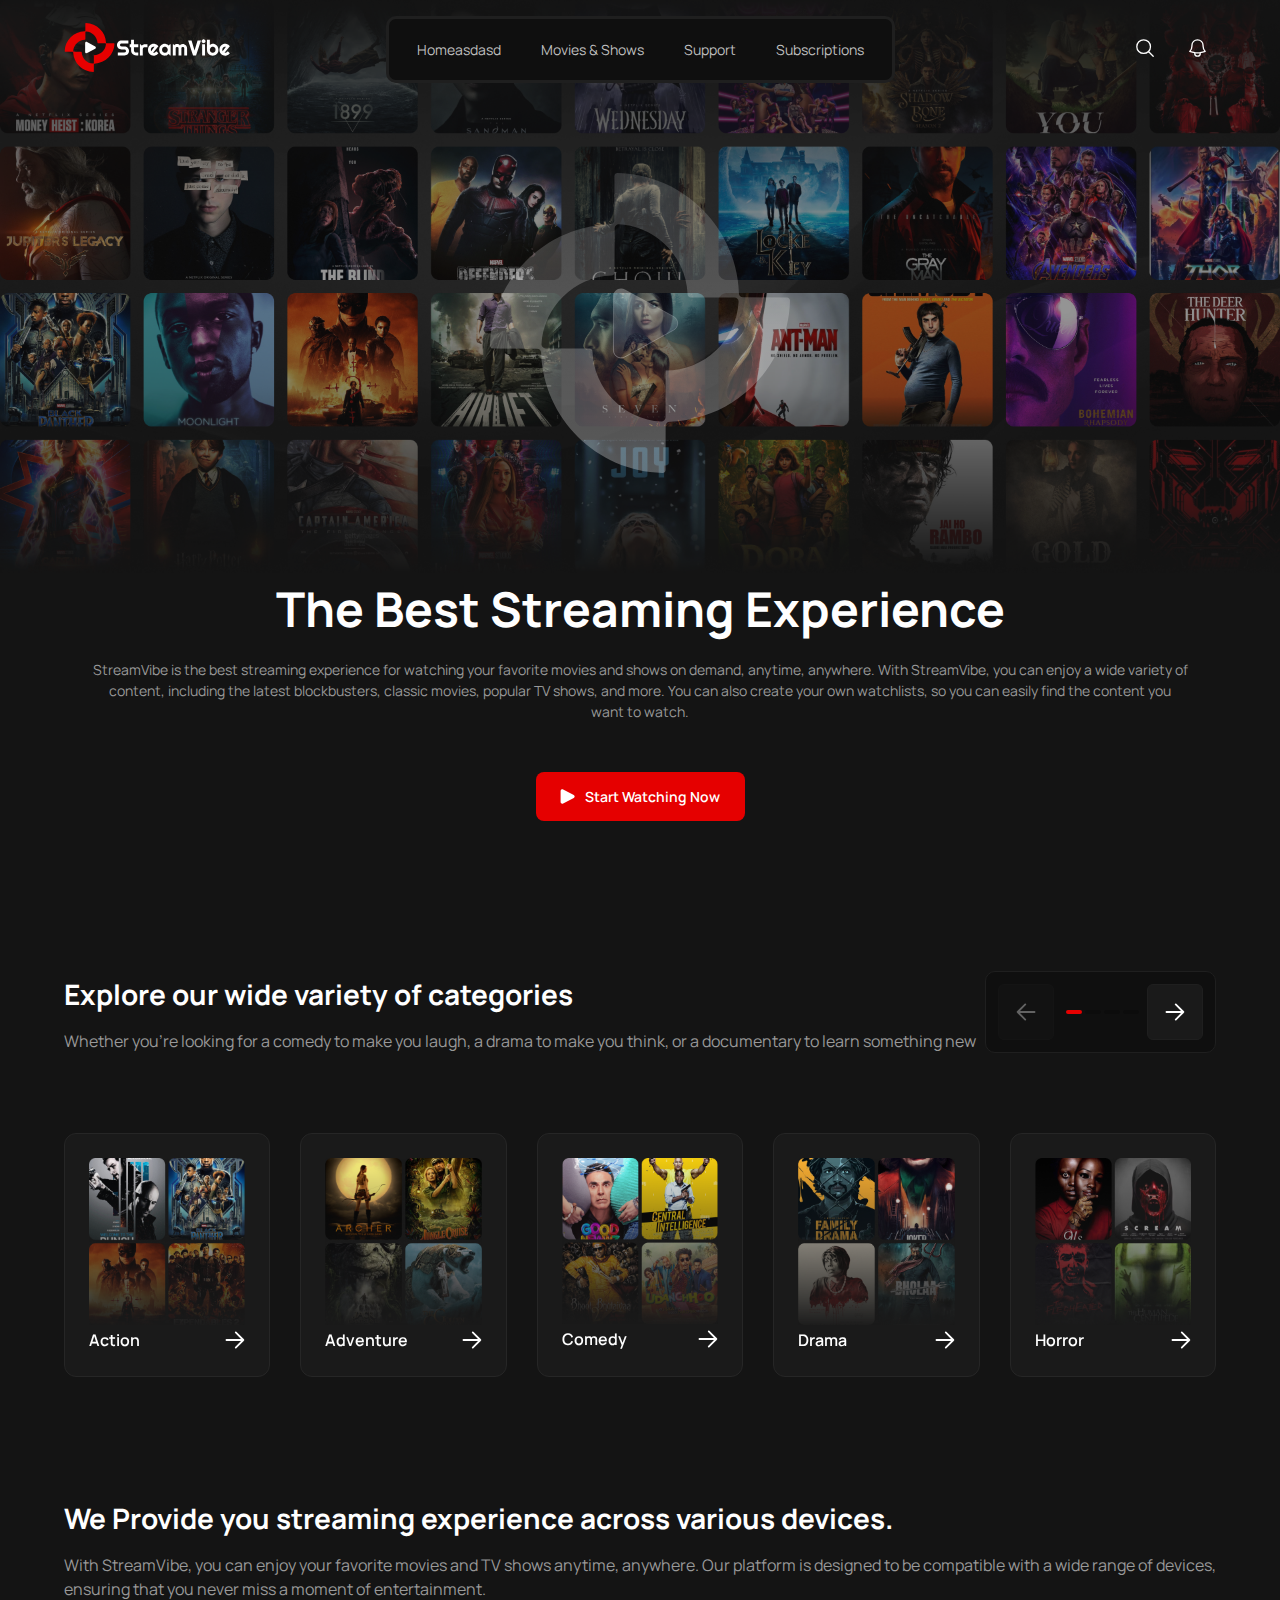
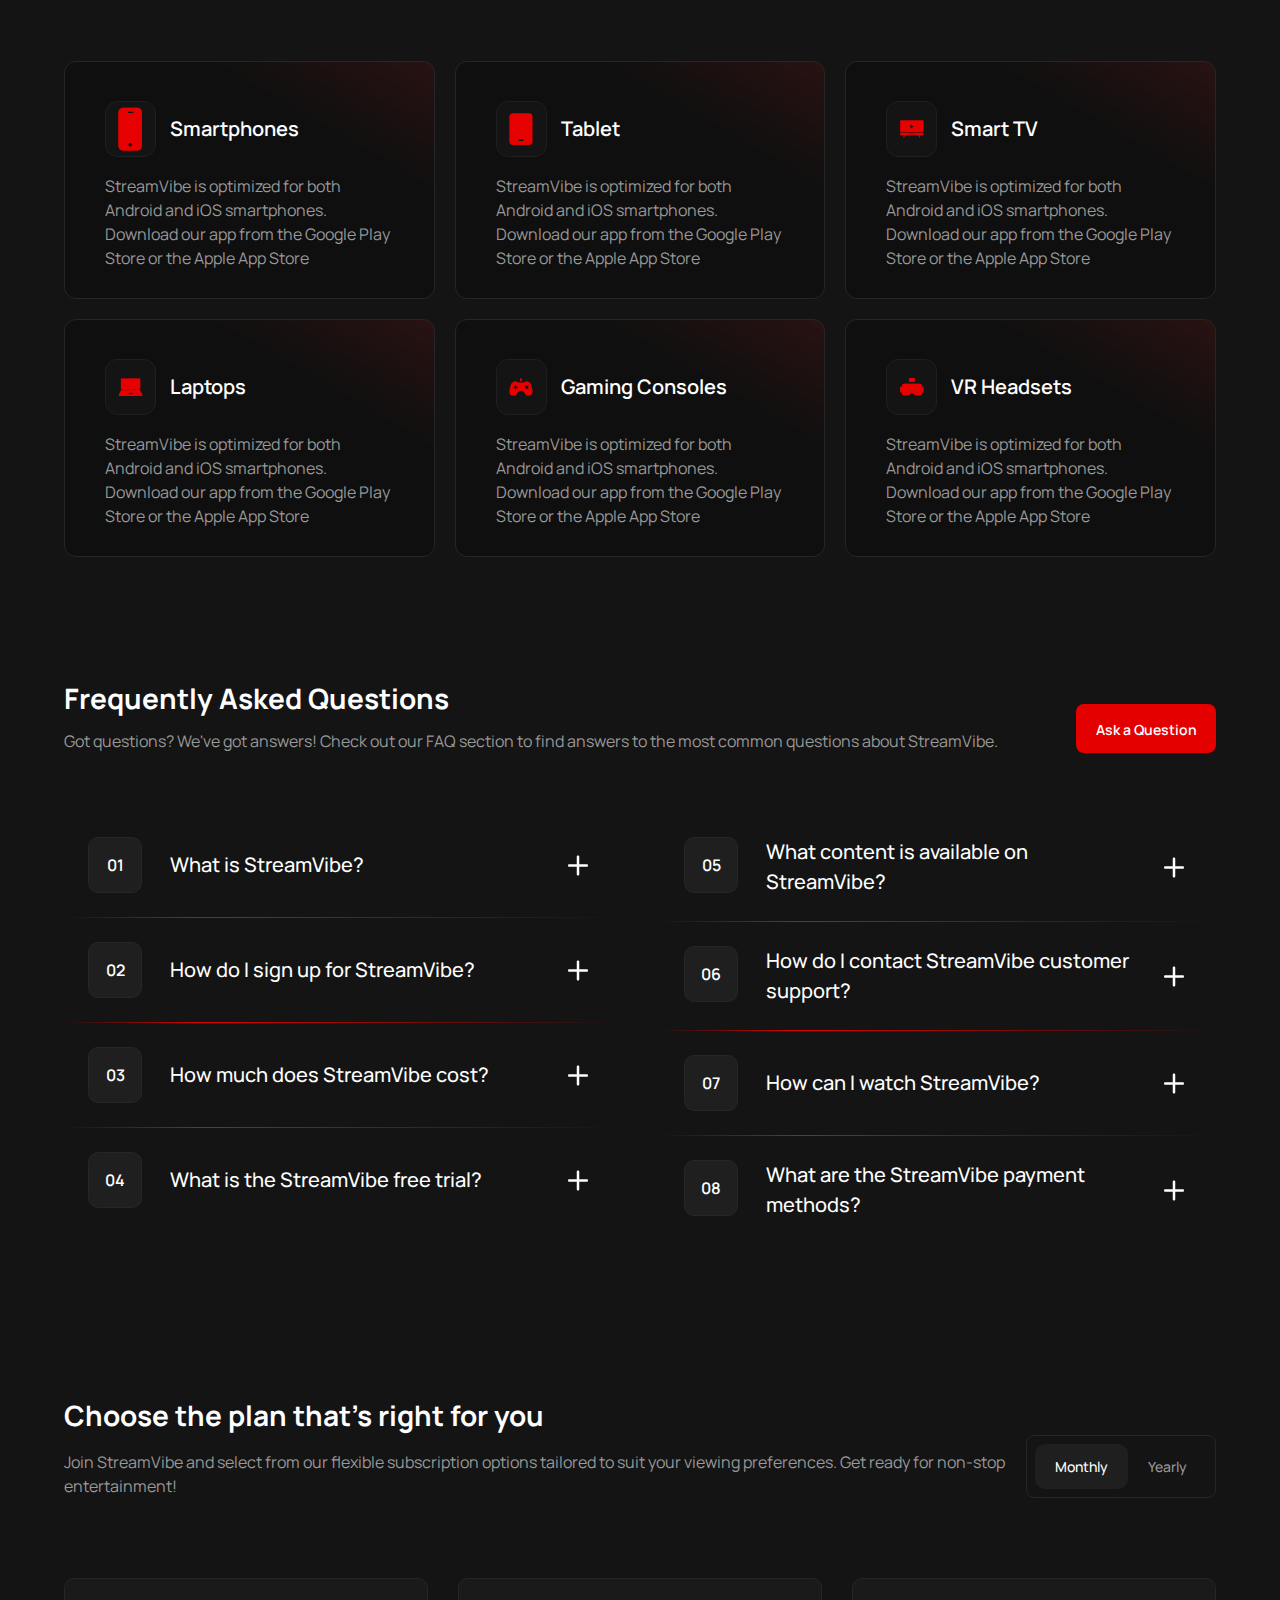
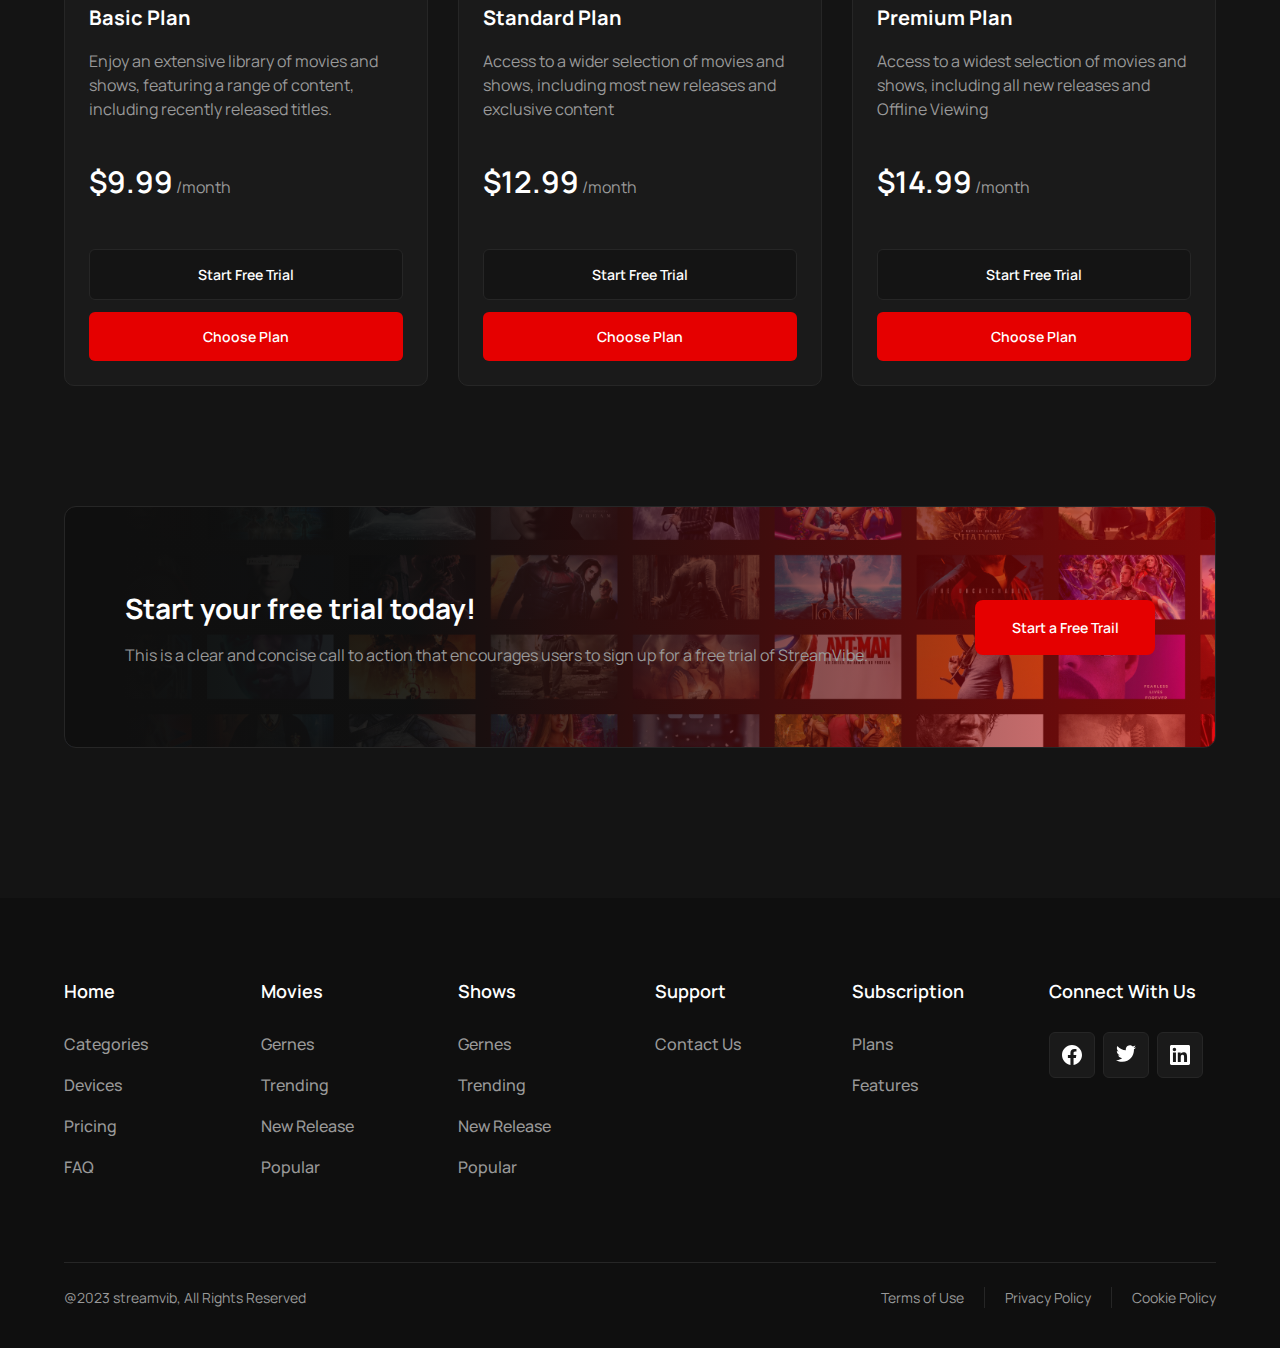
==== commit b952f417: "test" ====
--- a/home/home.html
+++ b/home/home.html
@@ -4,7 +4,7 @@
     <meta charset="UTF-8">
     <meta name="viewport" content="width=device-width, initial-scale=1.0">
     <title>Stream Vibe</title>
-    <link rel="icon" href="/general/favicon.ico" type="image/x-icon">
+    <link rel="icon" href="../general/favicon.ico" type="image/x-icon">
     <link rel="preconnect" href="https://fonts.googleapis.com">
     <link rel="preconnect" href="https://fonts.gstatic.com" crossorigin>
     <link href="https://fonts.googleapis.com/css2?family=Archivo:ital,wdth,wght@0,62..125,500;1,62..125,500&family=Inter:ital,opsz,wght@0,14..32,500;1,14..32,500&family=Manrope:wght@200..800&display=swap" rel="stylesheet">
@@ -14,12 +14,12 @@
     <link
     rel="stylesheet"
     href="https://cdn.jsdelivr.net/npm/swiper@11/swiper-bundle.min.css"/>
-    <link rel="stylesheet" href="style.css">
-    <link rel="stylesheet" href="scss/style-extra.css">
-    <link rel="stylesheet" href="scss/swiper.css">
-    <link rel="stylesheet" href="mobile.css">
-    <link rel="stylesheet" href="/general/css/variable.css">
-    <link rel="stylesheet" href="/general/css/reset.css">
+    <link rel="stylesheet" href="../home/style.css">
+    <link rel="stylesheet" href="../home/scss/style-extra.css">
+    <link rel="stylesheet" href="../home/scss/swiper.css">
+    <link rel="stylesheet" href="../home/mobile.css">
+    <link rel="stylesheet" href="../general/css/variable.css">
+    <link rel="stylesheet" href="../general/css/reset.css">
 </head>
 <body>
     <div class="wrapper">
@@ -32,31 +32,31 @@
             
             <header class="center">
                 <div class="logo">
-                    <img src="/general/logo_desktop.svg" alt="logo">
+                    <img src="../general/logo_desktop.svg" alt="logo">
                 </div>
                 <nav id="menu" class="animate__animated">
                     <ul>
-                        <li><a href="home.html">Home</a></li>
-                        <li><a href="home.html">Movies & Shows</a></li>
-                        <li><a href="home.html">Support</a></li>
+                        <li><a href="home.html">Homeasdasd</a></li>
+                        <li><a href="../movies_shows/movies.html">Movies & Shows</a></li>
+                        <li><a href="../support/support.html">Support</a></li>
                         <li><a href="home.html">Subscriptions</a></li>
                     </ul>
                 </nav>
                 <div class="header-right">
                     <div class="search desktop">
-                        <img  src="/home/img/head/search.svg" alt="seearch">
+                        <img  src="../home/img/head/search.svg" alt="seearch">
                     </div>
                     <div class="notifications desktop">
-                        <img  src="/home/img/head/bell.svg" alt="notifications">
+                        <img  src="../home/img/head/bell.svg" alt="notifications">
                     </div>
                     <div class="burger" id="burger">
-                    <img src="/home/img/head/burger-mobile.svg" alt="burger">
+                    <img src="../home/img/head/burger-mobile.svg" alt="burger">
                     </div>
                 </div>
             </header>
 
             <div class="head-logo-center center">
-                <img src="/home/img/head/head-logo-center.svg" alt="logo-center">
+                <img src="../home/img/head/head-logo-center.svg" alt="logo-center">
             </div>
 
             <div class="head-info center">
@@ -65,8 +65,8 @@
                     <p>StreamVibe is the best streaming experience for watching your favorite movies and shows on demand, anytime, anywhere. <span class="mobile-invisible">With StreamVibe, you can enjoy a wide variety of content, including the latest blockbusters, classic movies, popular TV shows, and more. You can also create your own watchlists, so you can easily find the content you want to watch.</span></p>
                 </div>
                 <div class="head-info-btn">
-                    <img src="/home/img/head/head-btn.svg" alt="head-btn">
-                    <a href="catalog.html"> Start Watching Now</a>
+                    <img src="../home/img/head/head-btn.svg" alt="head-btn">
+                    <a href="../movies_shows/movies.html"> Start Watching Now</a>
                 </div>
             </div>
         </section>
@@ -81,11 +81,11 @@
                 </div>
                 <div class="slider">
                     <div class="arrow-left swiper-button-prev">
-                        <img src="/home/img/categories/arrow.svg" alt="arrow-left">
+                        <img src="../home/img/categories/arrow.svg" alt="arrow-left">
                     </div>
                     <div class="swiper-pagination"></div>
                     <div class="arrow-right swiper-button-next">
-                        <img src="/home/img/categories/arrow.svg" alt="arrow-right">
+                        <img src="../home/img/categories/arrow.svg" alt="arrow-right">
                     </div>
                 </div>
             </div>
@@ -93,254 +93,254 @@
             <div class="swiper-wrapper">
                 <div class="swiper-slide categories-boxes">
                     <div class="box">
-                        <img src="/home/img/categories/category1.png" alt="categoty1">
+                        <img src="../home/img/categories/category1.png" alt="categoty1">
                         <div class="box-text">
                             <p>Action</p>
-                            <img src="/home/img/categories/arrow.svg" alt="arrow">
-                        </div>
-                    </div>
-                    <div class="box">
-                        <img src="/home/img/categories/category2.png" alt="categoty2">
+                            <img src="../home/img/categories/arrow.svg" alt="arrow">
+                        </div>
+                    </div>
+                    <div class="box">
+                        <img src="../home/img/categories/category2.png" alt="categoty2">
                         <div class="box-text">
                             <p>Adventure</p>
-                            <img src="/home/img/categories/arrow.svg" alt="arrow">
-                        </div>
-                    </div>
-                    <div class="box">
-                        <img src="/home/img/categories/category3.png" alt="categoty3">
+                            <img src="../home/img/categories/arrow.svg" alt="arrow">
+                        </div>
+                    </div>
+                    <div class="box">
+                        <img src="../home/img/categories/category3.png" alt="categoty3">
                         <div class="box-text">
                             <p>Comedy</p>
-                            <img src="/home/img/categories/arrow.svg" alt="arrow">
-                        </div>
-                    </div>
-                    <div class="box">
-                        <img src="/home/img/categories/category4.png" alt="categoty4">
+                            <img src="../home/img/categories/arrow.svg" alt="arrow">
+                        </div>
+                    </div>
+                    <div class="box">
+                        <img src="../home/img/categories/category4.png" alt="categoty4">
                         <div class="box-text">
                             <p>Drama</p>
-                            <img src="/home/img/categories/arrow.svg" alt="arrow">
-                        </div>
-                    </div>
-                    <div class="box">
-                        <img src="/home/img/categories/category5.png" alt="categoty5">
+                            <img src="../home/img/categories/arrow.svg" alt="arrow">
+                        </div>
+                    </div>
+                    <div class="box">
+                        <img src="../home/img/categories/category5.png" alt="categoty5">
                         <div class="box-text">
                             <p>Horror</p>
-                            <img src="/home/img/categories/arrow.svg" alt="arrow">
-                        </div>
-                    </div>
-                    <div class="box mobile-active">
-                        <img src="/home/img/categories/category1.png" alt="categoty1">
+                            <img src="../home/img/categories/arrow.svg" alt="arrow">
+                        </div>
+                    </div>
+                    <div class="box mobile-active">
+                        <img src="../home/img/categories/category1.png" alt="categoty1">
                         <div class="box-text">
                             <p>Action</p>
-                            <img src="/home/img/categories/arrow.svg" alt="arrow">
-                        </div>
-                    </div>
-                    <div class="box mobile-active">
-                        <img src="/home/img/categories/category2.png" alt="categoty2">
+                            <img src="../home/img/categories/arrow.svg" alt="arrow">
+                        </div>
+                    </div>
+                    <div class="box mobile-active">
+                        <img src="../home/img/categories/category2.png" alt="categoty2">
                         <div class="box-text">
                             <p>Adventure</p>
-                            <img src="/home/img/categories/arrow.svg" alt="arrow">
-                        </div>
-                    </div>
-                    <div class="box mobile-active">
-                        <img src="/home/img/categories/category3.png" alt="categoty3">
+                            <img src="../home/img/categories/arrow.svg" alt="arrow">
+                        </div>
+                    </div>
+                    <div class="box mobile-active">
+                        <img src="../home/img/categories/category3.png" alt="categoty3">
                         <div class="box-text">
                             <p>Comedy</p>
-                            <img src="/home/img/categories/arrow.svg" alt="arrow">
-                        </div>
-                    </div>
-                    <div class="box mobile-active">
-                        <img src="/home/img/categories/category4.png" alt="categoty4">
+                            <img src="../home/img/categories/arrow.svg" alt="arrow">
+                        </div>
+                    </div>
+                    <div class="box mobile-active">
+                        <img src="../home/img/categories/category4.png" alt="categoty4">
                         <div class="box-text">
                             <p>Drama</p>
-                            <img src="/home/img/categories/arrow.svg" alt="arrow">
-                        </div>
-                    </div>
-                    <div class="box mobile-active">
-                        <img src="/home/img/categories/category5.png" alt="categoty5">
+                            <img src="../home/img/categories/arrow.svg" alt="arrow">
+                        </div>
+                    </div>
+                    <div class="box mobile-active">
+                        <img src="../home/img/categories/category5.png" alt="categoty5">
                         <div class="box-text">
                             <p>Horror</p>
-                            <img src="/home/img/categories/arrow.svg" alt="arrow">
-                        </div>
-                    </div>
-                    <div class="box mobile-active">
-                        <img src="/home/img/categories/category1.png" alt="categoty1">
+                            <img src="../home/img/categories/arrow.svg" alt="arrow">
+                        </div>
+                    </div>
+                    <div class="box mobile-active">
+                        <img src="../home/img/categories/category1.png" alt="categoty1">
                         <div class="box-text">
                             <p>Action</p>
-                            <img src="/home/img/categories/arrow.svg" alt="arrow">
-                        </div>
-                    </div>
-                    <div class="box mobile-active">
-                        <img src="/home/img/categories/category2.png" alt="categoty2">
+                            <img src="../home/img/categories/arrow.svg" alt="arrow">
+                        </div>
+                    </div>
+                    <div class="box mobile-active">
+                        <img src="../home/img/categories/category2.png" alt="categoty2">
                         <div class="box-text">
                             <p>Adventure</p>
-                            <img src="/home/img/categories/arrow.svg" alt="arrow">
-                        </div>
-                    </div>
-                    <div class="box mobile-active">
-                        <img src="/home/img/categories/category3.png" alt="categoty3">
+                            <img src="../home/img/categories/arrow.svg" alt="arrow">
+                        </div>
+                    </div>
+                    <div class="box mobile-active">
+                        <img src="../home/img/categories/category3.png" alt="categoty3">
                         <div class="box-text">
                             <p>Comedy</p>
-                            <img src="/home/img/categories/arrow.svg" alt="arrow">
-                        </div>
-                    </div>
-                    <div class="box mobile-active">
-                        <img src="/home/img/categories/category4.png" alt="categoty4">
+                            <img src="../home/img/categories/arrow.svg" alt="arrow">
+                        </div>
+                    </div>
+                    <div class="box mobile-active">
+                        <img src="../home/img/categories/category4.png" alt="categoty4">
                         <div class="box-text">
                             <p>Drama</p>
-                            <img src="/home/img/categories/arrow.svg" alt="arrow">
-                        </div>
-                    </div>
-                    <div class="box mobile-active">
-                        <img src="/home/img/categories/category5.png" alt="categoty5">
+                            <img src="../home/img/categories/arrow.svg" alt="arrow">
+                        </div>
+                    </div>
+                    <div class="box mobile-active">
+                        <img src="../home/img/categories/category5.png" alt="categoty5">
                         <div class="box-text">
                             <p>Horror</p>
-                            <img src="/home/img/categories/arrow.svg" alt="arrow">
-                        </div>
-                    </div>
-                    <div class="box mobile-active">
-                        <img src="/home/img/categories/category1.png" alt="categoty1">
+                            <img src="../home/img/categories/arrow.svg" alt="arrow">
+                        </div>
+                    </div>
+                    <div class="box mobile-active">
+                        <img src="../home/img/categories/category1.png" alt="categoty1">
                         <div class="box-text">
                             <p>Action</p>
-                            <img src="/home/img/categories/arrow.svg" alt="arrow">
-                        </div>
-                    </div>
-                    <div class="box mobile-active">
-                        <img src="/home/img/categories/category2.png" alt="categoty2">
+                            <img src="../home/img/categories/arrow.svg" alt="arrow">
+                        </div>
+                    </div>
+                    <div class="box mobile-active">
+                        <img src="../home/img/categories/category2.png" alt="categoty2">
                         <div class="box-text">
                             <p>Adventure</p>
-                            <img src="/home/img/categories/arrow.svg" alt="arrow">
-                        </div>
-                    </div>
-                    <div class="box mobile-active">
-                        <img src="/home/img/categories/category3.png" alt="categoty3">
+                            <img src="../home/img/categories/arrow.svg" alt="arrow">
+                        </div>
+                    </div>
+                    <div class="box mobile-active">
+                        <img src="../home/img/categories/category3.png" alt="categoty3">
                         <div class="box-text">
                             <p>Comedy</p>
-                            <img src="/home/img/categories/arrow.svg" alt="arrow">
-                        </div>
-                    </div>
-                    <div class="box mobile-active">
-                        <img src="/home/img/categories/category4.png" alt="categoty4">
+                            <img src="../home/img/categories/arrow.svg" alt="arrow">
+                        </div>
+                    </div>
+                    <div class="box mobile-active">
+                        <img src="../home/img/categories/category4.png" alt="categoty4">
                         <div class="box-text">
                             <p>Drama</p>
-                            <img src="/home/img/categories/arrow.svg" alt="arrow">
-                        </div>
-                    </div>
-                    <div class="box mobile-active">
-                        <img src="/home/img/categories/category5.png" alt="categoty5">
+                            <img src="../home/img/categories/arrow.svg" alt="arrow">
+                        </div>
+                    </div>
+                    <div class="box mobile-active">
+                        <img src="../home/img/categories/category5.png" alt="categoty5">
                         <div class="box-text">
                             <p>Horror</p>
-                            <img src="/home/img/categories/arrow.svg" alt="arrow">
+                            <img src="../home/img/categories/arrow.svg" alt="arrow">
                         </div>
                     </div>
                 </div>
                 <div class="swiper-slide categories-boxes desktop-active">
                     <div class="box">
-                        <img src="/home/img/categories/category1.png" alt="categoty1">
+                        <img src="../home/img/categories/category1.png" alt="categoty1">
                         <div class="box-text">
                             <p>Action</p>
-                            <img src="/home/img/categories/arrow.svg" alt="arrow">
-                        </div>
-                    </div>
-                    <div class="box">
-                        <img src="/home/img/categories/category2.png" alt="categoty2">
+                            <img src="../home/img/categories/arrow.svg" alt="arrow">
+                        </div>
+                    </div>
+                    <div class="box">
+                        <img src="../home/img/categories/category2.png" alt="categoty2">
                         <div class="box-text">
                             <p>Adventure</p>
-                            <img src="/home/img/categories/arrow.svg" alt="arrow">
-                        </div>
-                    </div>
-                    <div class="box">
-                        <img src="/home/img/categories/category3.png" alt="categoty3">
+                            <img src="../home/img/categories/arrow.svg" alt="arrow">
+                        </div>
+                    </div>
+                    <div class="box">
+                        <img src="../home/img/categories/category3.png" alt="categoty3">
                         <div class="box-text">
                             <p>Comedy</p>
-                            <img src="/home/img/categories/arrow.svg" alt="arrow">
-                        </div>
-                    </div>
-                    <div class="box">
-                        <img src="/home/img/categories/category4.png" alt="categoty4">
+                            <img src="../home/img/categories/arrow.svg" alt="arrow">
+                        </div>
+                    </div>
+                    <div class="box">
+                        <img src="../home/img/categories/category4.png" alt="categoty4">
                         <div class="box-text">
                             <p>Drama</p>
-                            <img src="/home/img/categories/arrow.svg" alt="arrow">
-                        </div>
-                    </div>
-                    <div class="box">
-                        <img src="/home/img/categories/category5.png" alt="categoty5">
+                            <img src="../home/img/categories/arrow.svg" alt="arrow">
+                        </div>
+                    </div>
+                    <div class="box">
+                        <img src="../home/img/categories/category5.png" alt="categoty5">
                         <div class="box-text">
                             <p>Horror</p>
-                            <img src="/home/img/categories/arrow.svg" alt="arrow">
+                            <img src="../home/img/categories/arrow.svg" alt="arrow">
                         </div>
                     </div>
                 </div>
                 <div class="swiper-slide categories-boxes desktop-active">
                     <div class="box">
-                        <img src="/home/img/categories/category1.png" alt="categoty1">
+                        <img src="../home/img/categories/category1.png" alt="categoty1">
                         <div class="box-text">
                             <p>Action</p>
-                            <img src="/home/img/categories/arrow.svg" alt="arrow">
-                        </div>
-                    </div>
-                    <div class="box">
-                        <img src="/home/img/categories/category2.png" alt="categoty2">
+                            <img src="../home/img/categories/arrow.svg" alt="arrow">
+                        </div>
+                    </div>
+                    <div class="box">
+                        <img src="../home/img/categories/category2.png" alt="categoty2">
                         <div class="box-text">
                             <p>Adventure</p>
-                            <img src="/home/img/categories/arrow.svg" alt="arrow">
-                        </div>
-                    </div>
-                    <div class="box">
-                        <img src="/home/img/categories/category3.png" alt="categoty3">
+                            <img src="../home/img/categories/arrow.svg" alt="arrow">
+                        </div>
+                    </div>
+                    <div class="box">
+                        <img src="../home/img/categories/category3.png" alt="categoty3">
                         <div class="box-text">
                             <p>Comedy</p>
-                            <img src="/home/img/categories/arrow.svg" alt="arrow">
-                        </div>
-                    </div>
-                    <div class="box">
-                        <img src="/home/img/categories/category4.png" alt="categoty4">
+                            <img src="../home/img/categories/arrow.svg" alt="arrow">
+                        </div>
+                    </div>
+                    <div class="box">
+                        <img src="../home/img/categories/category4.png" alt="categoty4">
                         <div class="box-text">
                             <p>Drama</p>
-                            <img src="/home/img/categories/arrow.svg" alt="arrow">
-                        </div>
-                    </div>
-                    <div class="box">
-                        <img src="/home/img/categories/category5.png" alt="categoty5">
+                            <img src="../home/img/categories/arrow.svg" alt="arrow">
+                        </div>
+                    </div>
+                    <div class="box">
+                        <img src="../home/img/categories/category5.png" alt="categoty5">
                         <div class="box-text">
                             <p>Horror</p>
-                            <img src="/home/img/categories/arrow.svg" alt="arrow">
+                            <img src="../home/img/categories/arrow.svg" alt="arrow">
                         </div>
                     </div>
                 </div>
                 <div class="swiper-slide categories-boxes desktop-active">
                     <div class="box">
-                        <img src="/home/img/categories/category1.png" alt="categoty1">
+                        <img src="../home/img/categories/category1.png" alt="categoty1">
                         <div class="box-text">
                             <p>Action</p>
-                            <img src="/home/img/categories/arrow.svg" alt="arrow">
-                        </div>
-                    </div>
-                    <div class="box">
-                        <img src="/home/img/categories/category2.png" alt="categoty2">
+                            <img src="../home/img/categories/arrow.svg" alt="arrow">
+                        </div>
+                    </div>
+                    <div class="box">
+                        <img src="../home/img/categories/category2.png" alt="categoty2">
                         <div class="box-text">
                             <p>Adventure</p>
-                            <img src="/home/img/categories/arrow.svg" alt="arrow">
-                        </div>
-                    </div>
-                    <div class="box">
-                        <img src="/home/img/categories/category3.png" alt="categoty3">
+                            <img src="../home/img/categories/arrow.svg" alt="arrow">
+                        </div>
+                    </div>
+                    <div class="box">
+                        <img src="../home/img/categories/category3.png" alt="categoty3">
                         <div class="box-text">
                             <p>Comedy</p>
-                            <img src="/home/img/categories/arrow.svg" alt="arrow">
-                        </div>
-                    </div>
-                    <div class="box">
-                        <img src="/home/img/categories/category4.png" alt="categoty4">
+                            <img src="../home/img/categories/arrow.svg" alt="arrow">
+                        </div>
+                    </div>
+                    <div class="box">
+                        <img src="../home/img/categories/category4.png" alt="categoty4">
                         <div class="box-text">
                             <p>Drama</p>
-                            <img src="/home/img/categories/arrow.svg" alt="arrow">
-                        </div>
-                    </div>
-                    <div class="box">
-                        <img src="/home/img/categories/category5.png" alt="categoty5">
+                            <img src="../home/img/categories/arrow.svg" alt="arrow">
+                        </div>
+                    </div>
+                    <div class="box">
+                        <img src="../home/img/categories/category5.png" alt="categoty5">
                         <div class="box-text">
                             <p>Horror</p>
-                            <img src="/home/img/categories/arrow.svg" alt="arrow">
+                            <img src="../home/img/categories/arrow.svg" alt="arrow">
                         </div>
                     </div>
                 </div>
@@ -357,42 +357,42 @@
             <div class="devices-boxes">
                 <div class="box">
                     <div class="box-img">
-                        <img src="/home/img/devices/dev1.svg" alt="device1">
+                        <img src="../home/img/devices/dev1.svg" alt="device1">
                     </div>
                     <h3>Smartphones</h3>
                     <p>StreamVibe is optimized for both Android and iOS smartphones. Download our app from the Google Play Store or the Apple App Store</p>
                 </div>
                 <div class="box">
                     <div class="box-img">
-                        <img src="/home/img/devices/dev2.svg" alt="device2">
+                        <img src="../home/img/devices/dev2.svg" alt="device2">
                     </div>
                     <h3>Tablet</h3>
                     <p>StreamVibe is optimized for both Android and iOS smartphones. Download our app from the Google Play Store or the Apple App Store</p>
                 </div>
                 <div class="box">
                     <div class="box-img">
-                        <img src="/home/img/devices/dev3.svg" alt="device3">
+                        <img src="../home/img/devices/dev3.svg" alt="device3">
                     </div>
                     <h3>Smart TV</h3>
                     <p>StreamVibe is optimized for both Android and iOS smartphones. Download our app from the Google Play Store or the Apple App Store</p>
                 </div>
                 <div class="box">
                     <div class="box-img">
-                        <img src="/home/img/devices/dev4.svg" alt="device4">
+                        <img src="../home/img/devices/dev4.svg" alt="device4">
                     </div>
                     <h3>Laptops</h3>
                     <p>StreamVibe is optimized for both Android and iOS smartphones. Download our app from the Google Play Store or the Apple App Store</p>
                 </div>
                 <div class="box">
                     <div class="box-img">
-                        <img src="/home/img/devices/dev5.svg" alt="device5">
+                        <img src="../home/img/devices/dev5.svg" alt="device5">
                     </div>
                     <h3>Gaming Consoles</h3>
                     <p>StreamVibe is optimized for both Android and iOS smartphones. Download our app from the Google Play Store or the Apple App Store</p>
                 </div>
                 <div class="box">
                     <div class="box-img">
-                        <img src="/home/img/devices/dev6.svg" alt="device6">
+                        <img src="../home/img/devices/dev6.svg" alt="device6">
                     </div>
                     <h3>VR Headsets </h3>
                     <p>StreamVibe is optimized for both Android and iOS smartphones. Download our app from the Google Play Store or the Apple App Store</p>
@@ -408,7 +408,7 @@
                     <p>Got questions? We've got answers! Check out our FAQ section to find answers to the most common questions about StreamVibe.</p>
                 </div>
                 <div class="faq-button">
-                    <a href="support.html">Ask a Question</a>
+                    <a href="../support/support.html">Ask a Question</a>
                 </div>
             </div>
             <div class="faq-main">
@@ -422,7 +422,7 @@
                             <!-- <p>StreamVibe is a streaming service that allows you to watch movies and shows on demand.</p> -->
                         </div>
                         <div class="plus">
-                            <img class="img-switch" src="/home/img/faq/plus.svg" alt="plus">
+                            <img class="img-switch" src="../home/img/faq/plus.svg" alt="plus">
                         </div>
                         <p class="content animate__animated animate__fadeIn">StreamVibe is a streaming service that allows you to watch movies and shows on demand.</p>
                     </div>
@@ -436,7 +436,7 @@
                                 tempor incididunt ut labore et dolore magna aliqua.</p> -->
                         </div>
                         <div class="plus">
-                            <img class="img-switch" src="/home/img/faq/plus.svg" alt="plus">
+                            <img class="img-switch" src="../home/img/faq/plus.svg" alt="plus">
                         </div>
                         <p class="content animate__animated animate__fadeIn">Lorem ipsum dolor sit amet, consectetur adipiscing elit, sed do eiusmod
                             tempor incididunt ut labore et dolore magna aliqua.</p>
@@ -451,7 +451,7 @@
                                 tempor incididunt ut labore et dolore magna aliqua.</p> -->
                         </div>
                         <div class="plus">
-                            <img class="img-switch" src="/home/img/faq/plus.svg" alt="plus">
+                            <img class="img-switch" src="../home/img/faq/plus.svg" alt="plus">
                         </div>
                         <p class="content animate__animated animate__fadeIn">Lorem ipsum dolor sit amet, consectetur adipiscing elit, sed do eiusmod
                             tempor incididunt ut labore et dolore magna aliqua.</p>
@@ -466,7 +466,7 @@
                                 tempor incididunt ut labore et dolore magna aliqua.</p> -->
                         </div>
                         <div class="plus">
-                            <img class="img-switch" src="/home/img/faq/plus.svg" alt="plus">
+                            <img class="img-switch" src="../home/img/faq/plus.svg" alt="plus">
                         </div>
                         <p class="content animate__animated animate__fadeIn">Lorem ipsum dolor sit amet, consectetur adipiscing elit, sed do eiusmod
                             tempor incididunt ut labore et dolore magna aliqua.</p>
@@ -483,7 +483,7 @@
                                 tempor incididunt ut labore et dolore magna aliqua.</p> -->
                         </div>
                         <div class="plus">
-                            <img class="img-switch" src="/home/img/faq/plus.svg" alt="plus">
+                            <img class="img-switch" src="../home/img/faq/plus.svg" alt="plus">
                         </div>
                         <p class="content animate__animated animate__fadeIn">Lorem ipsum dolor sit amet, consectetur adipiscing elit, sed do eiusmod
                             tempor incididunt ut labore et dolore magna aliqua.</p>
@@ -498,7 +498,7 @@
                                 tempor incididunt ut labore et dolore magna aliqua.</p> -->
                         </div>
                         <div class="plus">
-                            <img class="img-switch" src="/home/img/faq/plus.svg" alt="plus">
+                            <img class="img-switch" src="../home/img/faq/plus.svg" alt="plus">
                         </div>
                         <p class="content animate__animated animate__fadeIn">Lorem ipsum dolor sit amet, consectetur adipiscing elit, sed do eiusmod
                             tempor incididunt ut labore et dolore magna aliqua.</p>
@@ -513,7 +513,7 @@
                                 tempor incididunt ut labore et dolore magna aliqua.</p> -->
                         </div>
                         <div class="plus">
-                            <img class="img-switch" src="/home/img/faq/plus.svg" alt="plus">
+                            <img class="img-switch" src="../home/img/faq/plus.svg" alt="plus">
                         </div>
                         <p class="content animate__animated animate__fadeIn">Lorem ipsum dolor sit amet, consectetur adipiscing elit, sed do eiusmod
                             tempor incididunt ut labore et dolore magna aliqua.</p>
@@ -528,7 +528,7 @@
                                 tempor incididunt ut labore et dolore magna aliqua.</p> -->
                         </div>
                         <div class="plus">
-                            <img class="img-switch" src="/home/img/faq/plus.svg" alt="plus">
+                            <img class="img-switch" src="../home/img/faq/plus.svg" alt="plus">
                         </div>
                         <p class="content animate__animated animate__fadeIn">Lorem ipsum dolor sit amet, consectetur adipiscing elit, sed do eiusmod
                             tempor incididunt ut labore et dolore magna aliqua.</p>
@@ -669,13 +669,13 @@
                         <h3>Connect With Us</h3>
                         <div class="social">
                             <div class="social-img">
-                                <a href="#"><img src="/home/img/footer/social1.svg" alt="social1"></a>
+                                <a href="#"><img src="../home/img/footer/social1.svg" alt="social1"></a>
                             </div>
                             <div class="social-img">
-                                <a href="#"><img src="/home/img/footer/social2.svg" alt="social2"></a>
+                                <a href="#"><img src="../home/img/footer/social2.svg" alt="social2"></a>
                             </div>
                             <div class="social-img">
-                                <a href="#"><img src="/home/img/footer/social3.svg" alt="social3"></a>
+                                <a href="#"><img src="../home/img/footer/social3.svg" alt="social3"></a>
                             </div>
                         </div>
                     </div>
--- a/home/style.css
+++ b/home/style.css
@@ -160,7 +160,7 @@
     height: 860px;
     position: absolute;
     z-index: -1;
-    background-image: url(/home/img/head/head-background.png);
+    background-image: url(../home/img/head/head-background.png);
     background-repeat: no-repeat;
     background-size: contain;
 }
@@ -230,7 +230,7 @@
     grid-template-columns: repeat(4, 1fr);  
     column-gap: 3px;
 }
-.container-categories .categories-info .slider .slide-point .active{
+/* .container-categories .categories-info .slider .slide-point .active{
     border: none;
     border-radius: 100px;
     width: 23px;
@@ -245,7 +245,7 @@
     height: 4px;
     background: var(--black-20);
     align-self: center;
-}
+} */
 .container-categories .categories-boxes{
     display: grid;
     grid-template-columns: repeat(5, 1fr);
@@ -494,4 +494,5 @@
 
 .container-faq .faq-main .faq-item .plus:hover{
     background: var(--black-12);
-}+}
+
--- a/home/scss/style-extra.css
+++ b/home/scss/style-extra.css
@@ -315,7 +315,7 @@
   border: 1px solid var(--black-15);
   border-radius: 12px;
   padding: 100px 80px;
-  background-image: linear-gradient(to right, rgb(15, 15, 15) 5%, rgba(15, 15, 15, 0.9) 30%, rgba(229, 0, 0, 0.5)), url(/home/img/trial-backgroung.png);
+  background-image: linear-gradient(to right, rgb(15, 15, 15) 5%, rgba(15, 15, 15, 0.9) 30%, rgba(229, 0, 0, 0.5)), url(../../home/img/trial-background.png);
   background-size: cover;
   display: flex;
   justify-content: space-between;
--- a/home/mobile.css
+++ b/home/mobile.css
@@ -155,17 +155,6 @@
         height: 500px;
         background-size: cover;
     }
-    /* .container-categories .categories-boxes{
-        overflow-x: hidden;
-    }
-    .container-categories .categories-boxes .box{
-        min-width: 178px;
-        min-height: 200px;
-    }
-    .container-categories .categories-boxes .box>img{
-        min-width: 140px;
-        min-height: 140px;
-    } */
     .container-devices .devices-boxes .box{
         grid-template-rows: 47px 72px;
         padding: 30px;
@@ -191,9 +180,10 @@
     }
     .container-header nav{
         position: absolute;
-        top: 7%;
-        left: 40%;
+        top: 20%;
+        width: 90%;
         display: none;
+        text-align: center;
     } 
     .container-header nav.show{
         display: block;
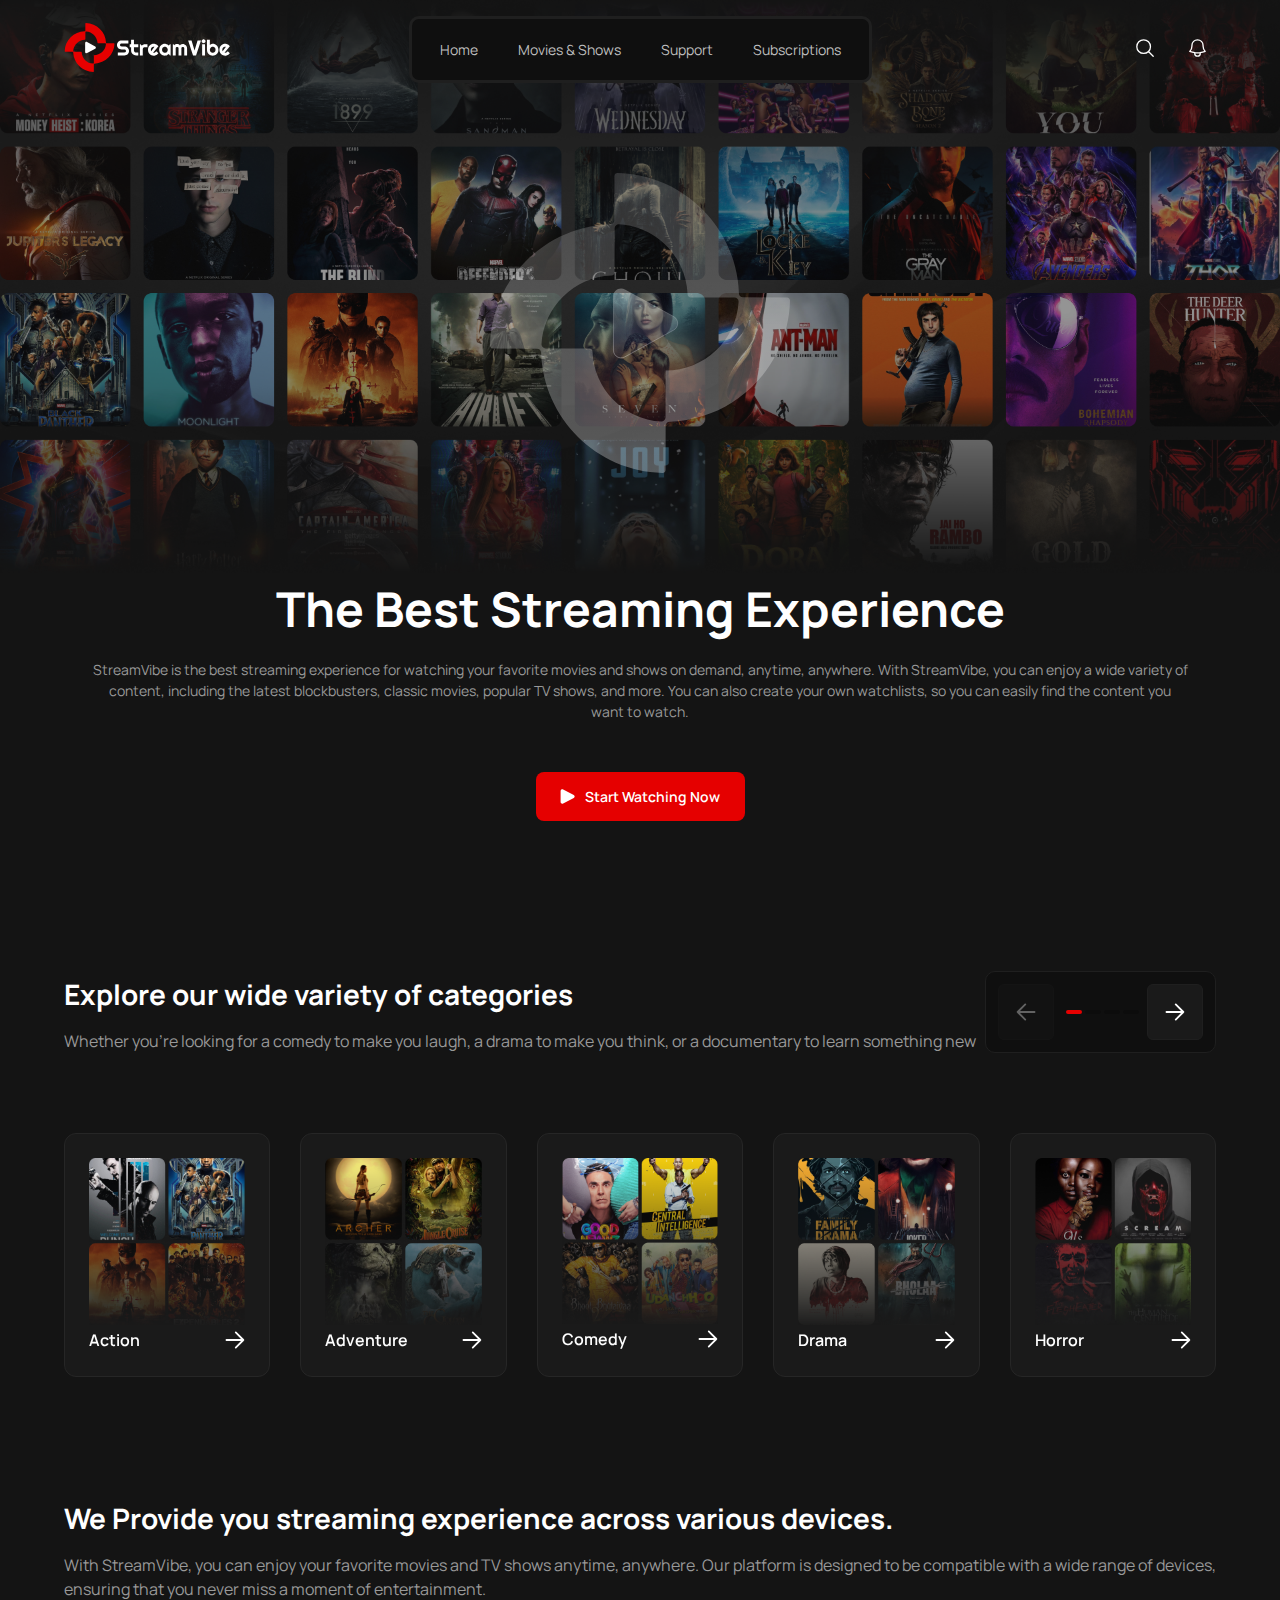
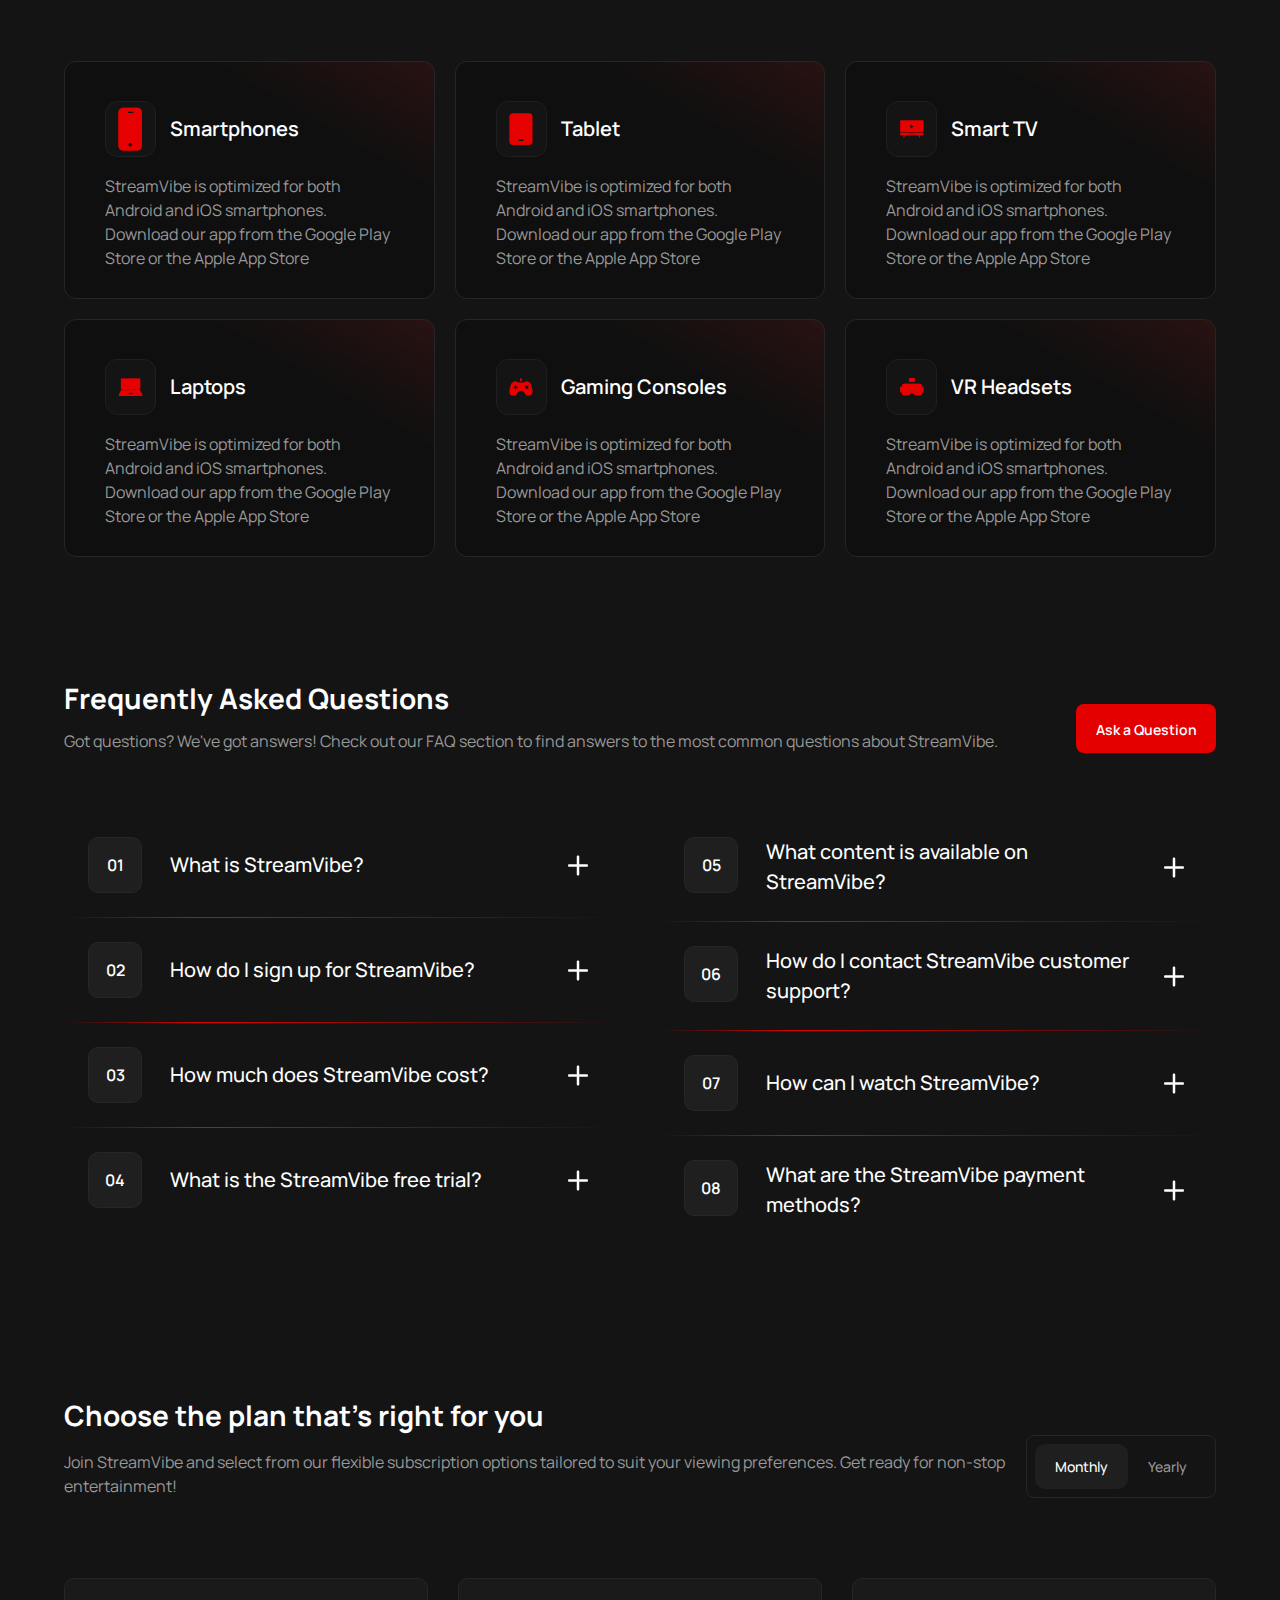
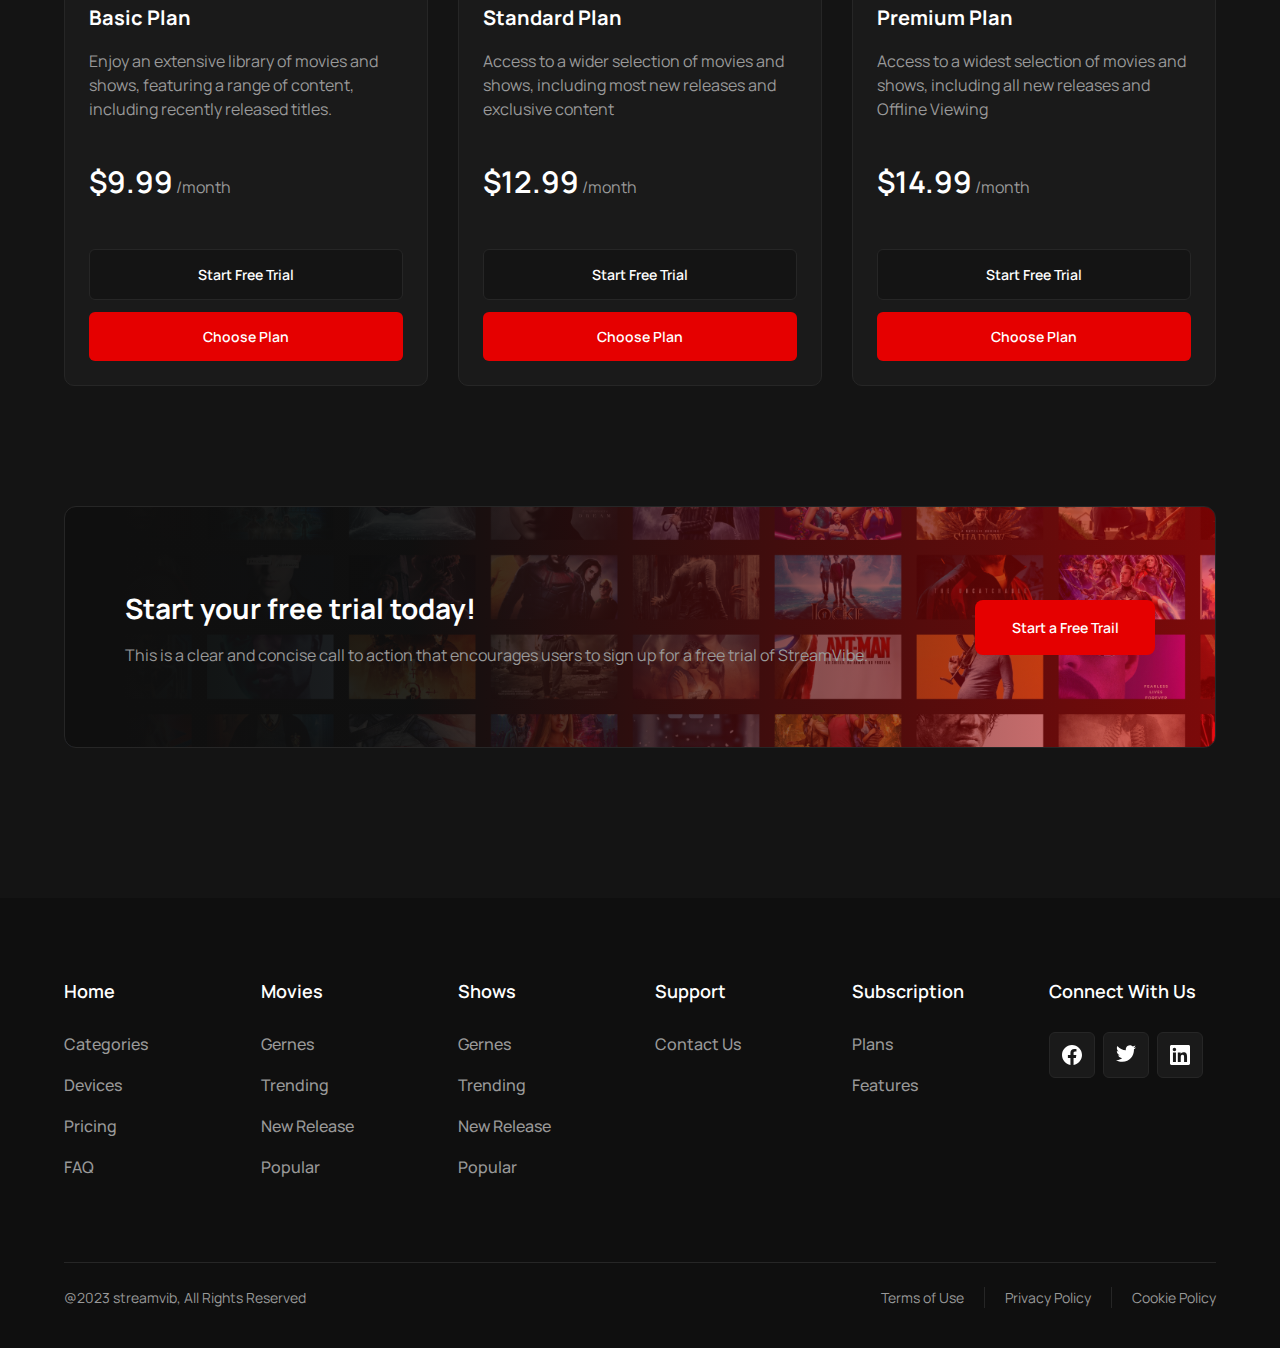
==== commit d425b110: "testback" ====
--- a/home/home.html
+++ b/home/home.html
@@ -36,7 +36,7 @@
                 </div>
                 <nav id="menu" class="animate__animated">
                     <ul>
-                        <li><a href="home.html">Homeasdasd</a></li>
+                        <li><a href="home.html">Home</a></li>
                         <li><a href="../movies_shows/movies.html">Movies & Shows</a></li>
                         <li><a href="../support/support.html">Support</a></li>
                         <li><a href="home.html">Subscriptions</a></li>
